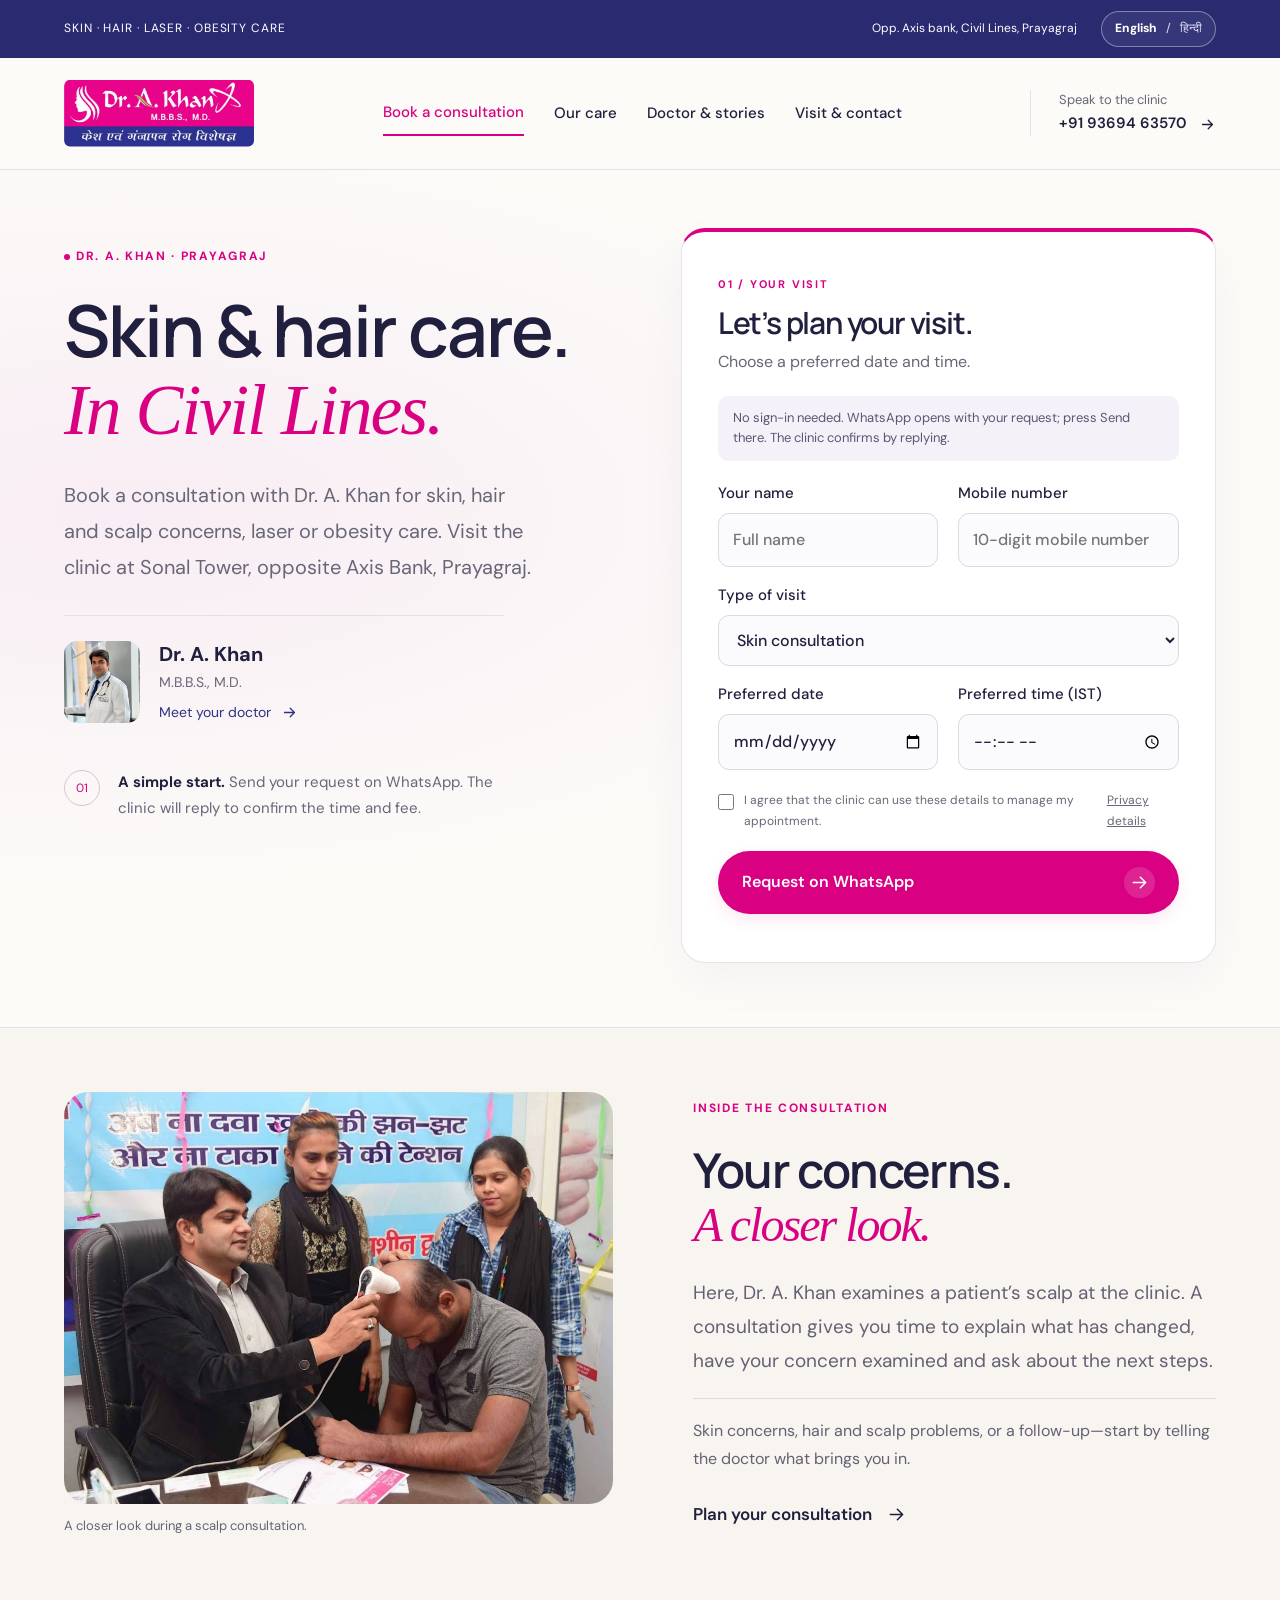
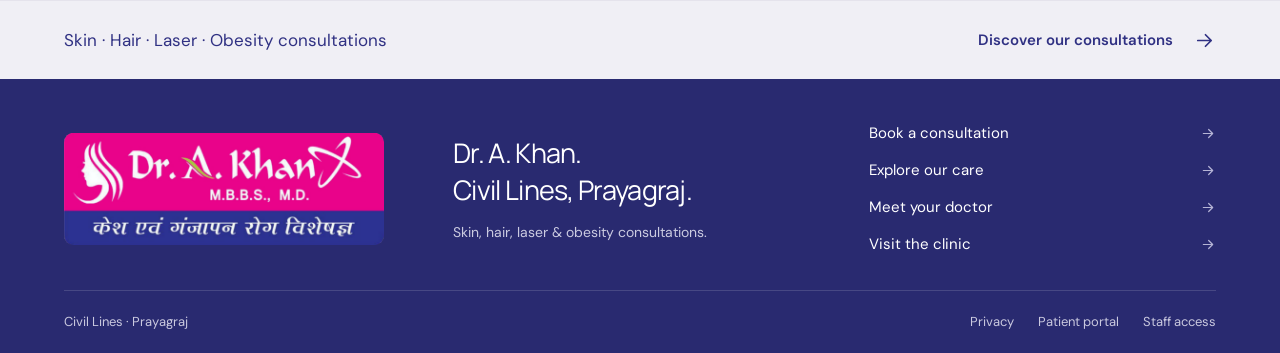
==== index.html @ e3d5ed38 "Refine WhatsApp contact button in English and Hindi" ====
<!doctype html><html lang="en"><head><meta charset="utf-8"><meta name="viewport" content="width=device-width,initial-scale=1"><meta name="theme-color" content="#303183"><meta name="description" content="Dr. A. Khan clinic, Civil Lines, Prayagraj. Skin, hair, laser and obesity consultations."><title>Book a consultation | Dr. A. Khan</title><link rel="stylesheet" href="styles.css?v=20261005-whatsapp10"><link rel="stylesheet" href="redesign.css?v=20261005-whatsapp10"></head><body data-page="index.html"><a class="skip" href="#main">Skip to content</a><div class="topline"><span>SKIN · HAIR · LASER · OBESITY CARE</span><span class="topline-address">Opp. Axis bank, Civil Lines, Prayagraj</span><button id="language-toggle" class="language-toggle" type="button" data-no-translate aria-pressed="false"><span data-language-en lang="en">English</span><span aria-hidden="true">/</span><span data-language-hi lang="hi">हिन्दी</span></button></div><header><a class="brand" href="index.html" aria-label="Dr. A. Khan clinic home"><span class="logo"><img src="clinic-0.jpg" alt="Dr. A. Khan original clinic logo"></span></a><button class="menu-toggle" type="button" aria-expanded="false" aria-controls="main-nav">Menu <span aria-hidden="true">☰</span></button><nav id="main-nav" aria-label="Main navigation"><a href="index.html">Book a consultation</a><a href="care.html">Our care</a><a href="doctor.html">Doctor & stories</a><a href="contact.html">Visit & contact</a></nav><a class="header-call" href="tel:+919369463570"><span>Speak to the clinic</span><b>+91 93694 63570 <svg viewBox="0 0 24 24" fill="none" aria-hidden="true"><path d="M5 12h14m-6-6 6 6-6 6" stroke="currentColor" stroke-width="1.8" stroke-linecap="round" stroke-linejoin="round"/></svg></b></a></header><main id="main"><section class="consultation-hero" id="book"><div class="booking-copy"><p class="eyebrow"><span class="status-dot"></span>DR. A. KHAN · PRAYAGRAJ</p><h1>Skin & hair care.<br><em>In Civil Lines.</em></h1><p class="hero-intro">Book a consultation with Dr. A. Khan for skin, hair and scalp concerns, laser or obesity care. Visit the clinic at Sonal Tower, opposite Axis Bank, Prayagraj.</p><div class="doctor-mini"><img src="doctor-clean.png" alt="Dr. A. Khan in a white coat"><div><b>Dr. A. Khan</b><span>M.B.B.S., M.D.</span><a href="doctor.html">Meet your doctor <svg viewBox="0 0 24 24" fill="none" aria-hidden="true"><path d="M5 12h14m-6-6 6 6-6 6" stroke="currentColor" stroke-width="1.8" stroke-linecap="round" stroke-linejoin="round"/></svg></a></div></div><div class="booking-reassurance"><span>01</span><p><b>A simple start.</b> Send your request on WhatsApp. The clinic will reply to confirm the time and fee.</p></div></div><form id="booking-form" class="panel"><div class="form-heading"><span class="form-step">01 / YOUR VISIT</span><h2>Let’s plan your visit.</h2><p>Choose a preferred date and time.</p></div><div class="form-fields"><p id="booking-mode" class="notice"></p><label>Your name<input name="name" required maxlength="100" autocomplete="name" placeholder="Full name"></label><label>Mobile number<input name="phone" required inputmode="tel" pattern="[0-9+ ()-]{10,16}" maxlength="16" autocomplete="tel" placeholder="10-digit mobile number"></label><label>Type of visit<select name="service"><option>Skin consultation</option><option>Hair & scalp consultation</option><option>Follow-up visit</option><option>Laser consultation</option><option>Obesity consultation</option></select></label><label>Preferred date<input name="preferred_date" type="date" required></label><label>Preferred time (IST)<input name="preferred_time" type="time" required></label></div><label class="check"><input type="checkbox" required> I agree that the clinic can use these details to manage my appointment. <a href="privacy.html">Privacy details</a></label><button class="button" type="submit">Request on WhatsApp <svg viewBox="0 0 24 24" fill="none" aria-hidden="true"><path d="M5 12h14m-6-6 6 6-6 6" stroke="currentColor" stroke-width="1.8" stroke-linecap="round" stroke-linejoin="round"/></svg></button><p id="booking-result" role="status"></p></form></section><section class="consultation-story" aria-labelledby="consultation-story-title"><figure><img src="clinic-selected-09.jpg" alt="Dr. A. Khan examining a patient’s scalp during a consultation" width="1080" height="813" loading="lazy"><figcaption>A closer look during a scalp consultation.</figcaption></figure><div class="consultation-story-copy"><p class="eyebrow">INSIDE THE CONSULTATION</p><h2 id="consultation-story-title">Your concerns.<br><em>A closer look.</em></h2><p>Here, Dr. A. Khan examines a patient’s scalp at the clinic. A consultation gives you time to explain what has changed, have your concern examined and ask about the next steps.</p><p class="consultation-story-note">Skin concerns, hair and scalp problems, or a follow-up—start by telling the doctor what brings you in.</p><a class="textlink" href="#book">Plan your consultation <svg viewBox="0 0 24 24" fill="none" aria-hidden="true"><path d="M5 12h14m-6-6 6 6-6 6" stroke="currentColor" stroke-width="1.8" stroke-linecap="round" stroke-linejoin="round"/></svg></a></div></section><div class="home-bottom"><span>Skin · Hair · Laser · Obesity consultations</span><a href="care.html">Discover our consultations <svg viewBox="0 0 24 24" fill="none" aria-hidden="true"><path d="M5 12h14m-6-6 6 6-6 6" stroke="currentColor" stroke-width="1.8" stroke-linecap="round" stroke-linejoin="round"/></svg></a></div></main><footer><div class="footer-main"><a class="footer-brand" href="index.html" aria-label="Dr. A. Khan clinic home"><img src="clinic-0.jpg" alt="Dr. A. Khan clinic logo" width="440"></a><div class="footer-copy"><p>Dr. A. Khan.<br>Civil Lines, Prayagraj.</p><span>Skin, hair, laser & obesity consultations.</span></div><div class="footer-links"><a href="index.html">Book a consultation <svg viewBox="0 0 24 24" fill="none" aria-hidden="true"><path d="M5 12h14m-6-6 6 6-6 6" stroke="currentColor" stroke-width="1.8" stroke-linecap="round" stroke-linejoin="round"/></svg></a><a href="care.html">Explore our care <svg viewBox="0 0 24 24" fill="none" aria-hidden="true"><path d="M5 12h14m-6-6 6 6-6 6" stroke="currentColor" stroke-width="1.8" stroke-linecap="round" stroke-linejoin="round"/></svg></a><a href="doctor.html">Meet your doctor <svg viewBox="0 0 24 24" fill="none" aria-hidden="true"><path d="M5 12h14m-6-6 6 6-6 6" stroke="currentColor" stroke-width="1.8" stroke-linecap="round" stroke-linejoin="round"/></svg></a><a href="contact.html">Visit the clinic <svg viewBox="0 0 24 24" fill="none" aria-hidden="true"><path d="M5 12h14m-6-6 6 6-6 6" stroke="currentColor" stroke-width="1.8" stroke-linecap="round" stroke-linejoin="round"/></svg></a></div></div><div class="footer-bottom"><span>Civil Lines · Prayagraj</span><div><a href="privacy.html">Privacy</a><a href="portal.html">Patient portal</a><a href="portal.html" id="staff-link">Staff access</a></div></div></footer><script src="config.js"></script><script src="router.js?v=20261005-whatsapp10"></script><script src="app.js?v=20261005-whatsapp10"></script></body></html>
---- styles.css ----
@import url('https://fonts.googleapis.com/css2?family=DM+Sans:wght@400;500;600;700&family=Manrope:wght@400;500;600;700;800&display=swap');
.whatsapp-float{position:fixed;bottom:22px;right:22px;background:#146b44;color:white;border-radius:30px;padding:14px 20px;font-size:12px;box-shadow:0 5px 25px #0002;z-index:5}.whatsapp-inline{display:inline-block;margin-top:18px;color:#146b44;font-weight:600}@media print{.whatsapp-float{display:none}}
.preview-banner{padding:9px 5%;background:#fff0d5;color:#634607;font-size:10px;text-align:center;letter-spacing:.4px}.contact-card button.whatsapp-inline{border:1px solid #a4c2b3;border-radius:5px;background:white;padding:10px 14px;font-size:12px}@media print{.preview-banner{display:none}}
[hidden]{display:none!important}body:not([data-page]) main{visibility:hidden}.menu-toggle{display:none}nav a.current{color:var(--pink)}nav a.current:not(.button){border-bottom:2px solid var(--pink);padding-bottom:6px}nav .button.current{color:white}.page-intro{max-width:1440px;margin:auto;padding:40px 5% 42px;background:linear-gradient(120deg,#fcf1f7,#f6f5fb)}.breadcrumb{display:block;font-size:11px;color:var(--muted);margin-bottom:28px}.page-intro h1{font-size:clamp(38px,4vw,58px)}.page-description{max-width:670px;font-size:16px;line-height:1.8;color:var(--muted);margin:20px 0 0}.image-label small{display:block;color:var(--muted);font-size:11px;margin-top:7px}.hero-image>img{object-position:52% center}.doctor-profile{display:grid;grid-template-columns:.9fr 1.1fr;gap:8%;align-items:center}.doctor-portrait{border-radius:16px;overflow:hidden;background:#eeecf1}.doctor-portrait>img{width:100%;display:block;aspect-ratio:1.1;object-fit:cover;object-position:center}.portrait-caption{padding:23px 28px;background:var(--indigo);color:white}.portrait-caption b{display:block;font-size:23px}.portrait-caption span{display:block;font-size:12px;margin-top:6px;color:#dfdfee}.doctor-copy>p{line-height:1.9;color:var(--muted)}.doctor-tags{display:flex;flex-wrap:wrap;gap:8px;margin:24px 0}.doctor-tags span{padding:8px 12px;border:1px solid var(--line);border-radius:20px;font-size:11px;color:var(--indigo)}.source-note{font-size:10px}.source-note a{text-decoration:underline}.home-doctor{display:flex;align-items:center;gap:45px;border-block:1px solid var(--line);background:#f7f5fb;padding-block:38px}.doctor-thumb{width:195px;flex-shrink:0}.doctor-thumb img{width:100%;height:180px;object-fit:cover;border-radius:12px}.home-doctor p{color:var(--muted);line-height:1.8}.home-doctor .eyebrow{color:var(--pink);margin-bottom:14px}.home-doctor h2{font-size:36px}.testimonials{background:#fffcfa}.review-grid{display:grid;grid-template-columns:repeat(3,1fr);gap:20px}.review-card{padding:28px;border:1px solid var(--line);border-radius:12px;background:white;display:flex;flex-direction:column}.quote-mark{font-family:Georgia,serif;color:var(--pink);font-size:56px;line-height:.8}.review-card blockquote{margin:20px 0 27px;font-size:19px;line-height:1.7;flex:1;color:var(--indigo)}.review-person{display:flex;align-items:center;gap:12px}.avatar{display:grid;place-items:center;width:38px;height:38px;border-radius:50%;background:#fae8f2;color:var(--pink);font-size:11px;font-weight:bold}.review-person b{font-size:12px}.review-person small{display:block;font-size:10px;color:var(--muted);margin-top:5px}.review-card>a{font-size:10px;color:var(--muted);margin-top:22px;text-decoration:underline}.review-foot{display:flex;justify-content:space-between;gap:30px;align-items:center;margin-top:22px}.review-foot p{font-size:11px;line-height:1.8;color:var(--muted);max-width:670px}.condition-grid{display:grid;grid-template-columns:repeat(3,1fr);gap:18px}.condition-grid article{border:1px solid var(--line);padding:26px;border-radius:9px;background:white}.condition-grid article>span{color:var(--pink);font-size:10px;letter-spacing:2px}.condition-grid h3{margin-top:20px;font-size:22px}.condition-grid p{line-height:1.8;color:var(--muted);font-size:13px}.care-callout,.page-cta{display:flex;justify-content:space-between;align-items:center;gap:30px;background:#f8eef4;padding:32px;border-radius:10px;margin-top:30px}.care-callout p,.page-cta p{font-size:13px;line-height:1.8;color:var(--muted)}.page-cta{margin:20px auto 55px;max-width:90%;padding:38px}.page-cta h2{font-size:32px}.footer-links{display:grid;grid-template-columns:1fr 1fr;gap:14px 26px;font-size:11px}body[data-page="appointments.html"] #portal{padding-bottom:40px}body[data-page="appointments.html"] .booking{padding-top:45px}body[data-page="care.html"] #care{padding-bottom:20px}body[data-page="care.html"] .care-details{padding-top:35px}body[data-page="testimonials.html"] #testimonials>.section-heading{display:none}.contact-list{margin-top:22px;display:grid;grid-template-columns:1fr 1fr;gap:14px}.contact-list>div{background:white;border:1px solid var(--line);padding:18px;border-radius:8px}.contact-list b{font-size:12px;display:block;margin-bottom:8px}.contact-list p{font-size:12px;margin:0}.map-link-card{display:block;background:var(--indigo);color:white;margin-top:20px;border-radius:8px;padding:23px}.map-link-card span{display:block;font-size:10px;letter-spacing:1.3px;color:#dcdbec}.map-link-card b{display:block;font-size:20px;margin:12px 0}.map-link-card small{font-size:11px;color:#dcdbec}
@media(min-width:651px) and (max-width:1200px){header{gap:15px}nav{gap:15px;font-size:11px}.brand>span:last-child{display:none}.logo{width:135px}nav .button{padding:12px}}
@media(max-width:650px){header{position:relative;flex-direction:row;align-items:center}.menu-toggle{display:block;border:1px solid var(--line);padding:10px 13px;background:white;border-radius:5px;font-size:12px;color:var(--indigo)}#main-nav{display:none;position:absolute;top:100%;left:0;right:0;padding:20px 6%;background:var(--paper);border-bottom:1px solid var(--line);z-index:20;box-shadow:0 12px 20px #0001}#main-nav.open{display:grid;grid-template-columns:1fr 1fr;gap:20px}#main-nav .button{display:flex;grid-column:1/-1}.brand{gap:7px}.brand>span:last-child{font-size:10px}.brand small{font-size:7px}.logo{width:120px}.logo img{width:167px;left:-21px;top:-52px}.hero-copy{padding-top:36px}.hero-image{height:320px}.hero-image>img{object-position:center center}.page-intro{padding:26px 6% 30px}.page-intro h1{font-size:39px}.page-description{font-size:14px}.breadcrumb{margin-bottom:22px}.doctor-profile,.review-grid,.condition-grid{grid-template-columns:1fr;gap:20px}.doctor-profile{padding-top:30px}.doctor-portrait>img{aspect-ratio:1.2}.home-doctor{gap:22px;align-items:start}.doctor-thumb{width:105px}.doctor-thumb img{height:120px}.home-doctor h2{font-size:27px}.home-doctor .eyebrow{font-size:8px;letter-spacing:1.2px}.home-doctor p{font-size:12px}.review-card blockquote{font-size:19px;margin:17px 0 22px}.review-foot,.care-callout,.page-cta{display:block}.page-cta{padding:27px;margin-bottom:30px}.page-cta .button{margin-top:12px}.contact-list{grid-template-columns:1fr}.footer-links{grid-template-columns:1fr 1fr;width:100%}}
:root{--pink:#d90082;--indigo:#303183;--ink:#232331;--muted:#6d6b76;--paper:#fffdfb;--line:#e8e3e7}*{box-sizing:border-box}html{scroll-behavior:smooth;scroll-padding-top:110px}body{margin:0;background:var(--paper);color:var(--ink);font-family:'DM Sans',sans-serif;font-size:15px}a{color:inherit;text-decoration:none}button,input,select,textarea{font:inherit}button,a,input,select,textarea{outline-offset:5px}button{cursor:pointer}.topline{padding:10px 5%;background:var(--indigo);color:white;font-size:10px;letter-spacing:1.8px;display:flex;justify-content:space-between}header{padding:20px 5%;display:flex;align-items:center;justify-content:space-between;gap:25px;border-bottom:1px solid var(--line);background:var(--paper)}.brand{display:flex;align-items:center;gap:14px;font-size:12px}.brand small{display:block;font-size:8px;letter-spacing:1.5px;margin-top:5px}.logo{width:145px;height:60px;overflow:hidden;display:block;position:relative}.logo img{position:absolute;width:196px;max-width:none;left:-25px;top:-64px}nav{display:flex;gap:24px;align-items:center;font-size:12px}nav a:hover,.textlink:hover{color:var(--pink)}.button{display:inline-flex;align-items:center;justify-content:space-between;gap:24px;background:var(--pink);color:white;border:0;border-radius:6px;padding:17px 23px;font-weight:600;font-size:13px}.button:hover{background:#b60070;color:white}.button.small{padding:13px 17px;font-size:11px}.hero{display:grid;grid-template-columns:1fr 1fr;max-width:1440px;margin:auto;min-height:590px}.hero-copy{padding:72px 10% 44px}.eyebrow{font-size:10px;font-weight:700;letter-spacing:2px;margin:0 0 24px;color:var(--pink)}.eyebrow span{display:inline-block;width:6px;height:6px;border-radius:50%;background:var(--pink);margin-right:6px}h1,h2,h3{font-family:Manrope,sans-serif;font-weight:500;margin:0;letter-spacing:-2px}h1{font-size:clamp(55px,6vw,88px);line-height:1.07}em{font-family:Georgia,serif;font-weight:400;color:var(--pink)}.intro{font-size:17px;line-height:1.8;color:var(--muted);margin:26px 0}.actions{display:flex;align-items:center;gap:25px}.textlink{font-size:12px;font-weight:600}.hero-caption{display:flex;align-items:center;gap:13px;margin-top:42px}.hero-caption p{font-size:12px;margin:0}.hero-caption small{display:block;color:var(--muted);margin-top:5px}.plus{font-size:27px;color:var(--pink);border:1px solid #ecd3e1;padding:4px 10px;border-radius:50%}.hero-image{position:relative;background:#ececee;overflow:hidden;margin:24px 5% 24px 0;border-radius:140px 8px 8px 8px}.hero-image>img{width:100%;height:100%;object-fit:cover;position:absolute}.image-label{position:absolute;bottom:25px;left:25px;background:#fffc;padding:17px 22px;border-radius:5px;backdrop-filter:blur(12px)}.image-label span{display:block;font-size:8px;letter-spacing:1.5px;margin-bottom:8px}.image-label b{font-size:16px;font-weight:500}.roundel{position:absolute;right:22px;top:24px;display:grid;place-content:center;border:1px solid #fff9;background:#ffffffa8;color:var(--indigo);width:91px;height:91px;border-radius:50%;text-align:center;font-size:9px;line-height:1.8;letter-spacing:1px}.ribbon{display:flex;justify-content:space-around;align-items:center;padding:22px 5%;border-block:1px solid var(--line);font-size:12px}.ribbon i{color:var(--pink);font-style:normal}.section{padding:80px 5%;max-width:1440px;margin:auto}h2{font-size:clamp(32px,3.4vw,48px);line-height:1.2}h3{font-size:24px;letter-spacing:-.8px}.section-heading{display:flex;justify-content:space-between;gap:35px;align-items:end;margin-bottom:36px}.section-heading>p{max-width:330px;color:var(--muted);line-height:1.8}.cards{display:grid;grid-template-columns:repeat(3,1fr);gap:18px}.cards article{padding:30px;border:1px solid var(--line);border-radius:10px;background:#f6f5fa}.cards article.pink{background:#fcf0f6}.card-number{font-size:9px;letter-spacing:2px;color:var(--muted)}.line-icon{color:var(--pink);font-size:48px;margin:23px 0}.cards h3{font-size:22px}.cards p{color:var(--muted);line-height:1.8;margin:16px 0 26px}.cards a{font-size:12px;font-weight:700;color:var(--indigo)}.about{display:grid;grid-template-columns:1fr 1fr;gap:9%;align-items:center;padding-top:25px}.about-art{background:var(--indigo);border-radius:10px;padding:38px;color:white;position:relative;overflow:hidden;min-height:355px}.about-art>span{font-size:10px;letter-spacing:2px}.about-art h2{margin-top:28px}.about-art img{width:240px;height:100px;object-fit:cover;object-position:50% 49%;margin-top:25px}.about p,.booking p,.visit p,.privacy p{line-height:1.8;color:var(--muted)}.booking{background:#f9f2f6;max-width:none;display:grid;grid-template-columns:1fr 1fr;gap:10%;padding-inline:max(5%,calc((100vw - 1296px)/2))}.booking>div>p{max-width:400px}.steps{margin:30px 0}.steps b{color:var(--pink);margin-right:16px;font-size:11px}.muted{color:var(--muted);font-size:12px}.panel{padding:30px;border:1px solid var(--line);background:white;border-radius:12px}label{display:block;font-size:12px;font-weight:600;margin:18px 0}input,select,textarea{display:block;width:100%;border:1px solid #d9d5dc;border-radius:5px;padding:12px;margin-top:8px;background:white;color:var(--ink)}textarea{min-height:90px}.check{display:flex;align-items:start;gap:10px;line-height:1.7;font-size:10px;color:var(--muted)}.check input{width:auto;margin:4px 0}.check a{text-decoration:underline}.panel>.button{width:100%}.notice{background:#f7f1fa;padding:12px;color:var(--indigo)!important;border-radius:5px;font-size:12px;line-height:1.6}.portal{border-bottom:1px solid var(--line)}.account-grid{display:grid;grid-template-columns:1fr 1fr;gap:25px}.account-grid form{max-width:550px}.account-grid aside{padding:35px;background:var(--indigo);border-radius:12px;color:white}.account-grid aside p{line-height:1.8;color:#dedeee}.secondary{background:var(--indigo)}.toolbar{display:flex;gap:12px;align-items:center;flex-wrap:wrap;margin:20px 0}.toolbar button{padding:10px 16px;border:1px solid var(--line);background:white;border-radius:6px;color:var(--indigo)}.toolbar button.active{background:var(--indigo);color:white}.dashboard{background:#f8f7fa;padding:25px;border-radius:12px}.stats{display:grid;grid-template-columns:repeat(3,1fr);gap:15px;margin-bottom:20px}.stat{padding:22px;background:white;border:1px solid var(--line);border-radius:8px}.stat b{display:block;font-size:29px;color:var(--indigo)}.stat span{font-size:11px;color:var(--muted)}.table-wrap{overflow-x:auto}table{width:100%;border-collapse:collapse;background:white;font-size:12px;text-align:left}td,th{padding:14px;border-bottom:1px solid var(--line)}th{color:var(--muted);font-size:10px;letter-spacing:1px}td button{margin:3px;padding:7px;border:1px solid var(--line);border-radius:4px;background:white}.badge{padding:5px 8px;background:#f7e5f0;color:#a00062;border-radius:20px;font-size:10px}.empty{padding:25px;color:var(--muted);background:white;border-radius:6px}.record{background:white;border:1px solid var(--line);padding:20px;margin:14px 0;border-radius:8px}.record p{white-space:pre-wrap;line-height:1.7}.visit{display:grid;grid-template-columns:1fr 1fr;gap:8%}.contact-card{padding:40px;background:#f7f0f5;border-radius:10px}.contact-card>span{font-size:9px;letter-spacing:2px;color:var(--pink)}.contact-card h3{font-size:34px;margin:22px 0}.contact-card>a{font-size:14px;text-decoration:underline}.privacy{padding-top:20px;padding-bottom:40px}.privacy p{font-size:12px;max-width:900px}footer{background:var(--indigo);padding:35px 5%;display:flex;align-items:center;justify-content:space-between;color:white;font-size:12px}footer b{font-size:20px}footer p{color:#dbdaec}.skip{position:absolute;top:-100px}.skip:focus{top:0;background:white;padding:15px;z-index:10}[role=status]{font-size:12px;line-height:1.8}a:focus-visible,button:focus-visible{outline:2px solid var(--pink)}@media(max-width:950px){header{align-items:start}nav{gap:12px;flex-wrap:wrap;justify-content:end}.brand>span:last-child{display:none}.hero-copy{padding:60px 8%}.actions{align-items:start;flex-direction:column;gap:20px}.hero{min-height:560px}.cards h3{font-size:18px}}@media(max-width:650px){.topline{font-size:8px}.topline span{letter-spacing:0}header{padding:16px 5%;flex-direction:column;gap:12px}.brand>span:last-child{display:block}nav{justify-content:start;gap:16px;width:100%;font-size:11px}nav .button{display:none}.hero{grid-template-columns:1fr}.hero-copy{padding:44px 6% 30px}h1{font-size:64px}.actions{flex-direction:row;align-items:center}.hero-image{height:360px;margin:0 5% 25px;border-radius:85px 8px 8px 8px}.hero-image>img{object-position:center 35%}.hero-caption{margin-top:25px}.ribbon{gap:14px;flex-wrap:wrap;font-size:10px}.ribbon i:last-of-type{display:none}.section{padding:50px 6%}.section-heading{display:block}.section-heading>p{max-width:100%}.cards,.about,.booking,.visit,.account-grid{grid-template-columns:1fr;gap:22px}.cards article{padding:25px}.line-icon{margin:15px 0}.about-art{min-height:300px}.stats{gap:6px}.stat{padding:12px}.stat b{font-size:23px}.panel,.dashboard{padding:20px}.contact-card{padding:28px}footer{gap:22px;flex-wrap:wrap}html{scroll-padding-top:20px}}@media print{header,.topline,.hero,.ribbon,#care,#about,#book,#visit,#privacy,footer,#account,.toolbar,.section-heading{display:none}body{background:white}.section{padding:0}.dashboard{background:white}.record{break-inside:avoid}button{display:none}}

.footer-brand{display:block;flex-shrink:0;position:relative;width:320px;max-width:100%;aspect-ratio:2.15;overflow:hidden}.footer-brand img{display:block;position:absolute;width:138%;max-width:none;height:auto;left:-17.5%;top:-97%}
---- redesign.css ----
:root{--ink:#20203e;--muted:#676778;--paper:#fcfbf8;--line:#e1e1e9;--pink:#d90082;--indigo:#303183}
body{font-size:18px;background:var(--paper);line-height:1.65;-webkit-font-smoothing:antialiased}h1,h2,h3{font-family:Manrope,sans-serif;font-weight:600;letter-spacing:-2px;color:var(--ink)}h1{font-size:clamp(56px,5.6vw,82px);line-height:1.07}h2{font-size:clamp(32px,3.2vw,46px)}h3{font-size:26px;letter-spacing:-1px}em{font-family:Georgia,serif;letter-spacing:-2px}svg{width:23px;height:23px;flex-shrink:0;vertical-align:middle}
.topline{padding:11px max(5%,calc((100vw - 1320px)/2));font-size:12px;letter-spacing:.9px;background:#292a70;gap:24px}.topline span:last-child{letter-spacing:0}header{max-width:none;padding:22px max(5%,calc((100vw - 1320px)/2));gap:30px;background:var(--paper);min-height:106px}.brand{flex-shrink:0}.logo{width:190px;height:86px}.logo img{width:260px;left:-33px;top:-84px}nav{font-size:15px;gap:30px;white-space:nowrap}nav a{padding:9px 0;font-weight:500}nav a.current:not(.button){padding-bottom:9px;border-bottom:2px solid var(--pink)}.header-call{font-size:13px;line-height:1.6;border-left:1px solid var(--line);padding-left:28px;white-space:nowrap}.header-call span{display:block;color:var(--muted)}.header-call b{font-weight:600;font-size:15px}.header-call svg{width:17px;margin-left:9px}.preview-banner{background:#f2ece4;color:#78664f;font-size:11px;padding:7px 5%;letter-spacing:.25px}
.eyebrow{font-size:12px;letter-spacing:1.7px;margin-bottom:26px;font-weight:700}.status-dot{display:inline-block;width:7px;height:7px;background:var(--pink);border-radius:50%;margin-right:9px}.consultation-hero{position:relative;max-width:1440px;margin:auto;padding:58px 5% 64px;display:grid;grid-template-columns:1fr 1.02fr;gap:8%;align-items:start;background:radial-gradient(ellipse at 10% 40%,#f8edf4 0,transparent 52%)}.booking-copy{padding:19px 0 0}.hero-intro{font-size:20px;line-height:1.8;max-width:475px;color:var(--muted);margin:28px 0 30px}.doctor-mini{display:flex;align-items:center;gap:19px;padding:22px 0;border-top:1px solid var(--line);max-width:440px}.doctor-mini img{width:76px;height:82px;object-fit:cover;border-radius:13px}.doctor-mini b{font-size:20px;display:block}.doctor-mini span{font-size:14px;color:var(--muted);display:block}.doctor-mini a{font-size:14px;display:inline-flex;align-items:center;gap:10px;color:var(--indigo);margin-top:7px}.doctor-mini svg{width:17px}.booking-reassurance{display:flex;gap:18px;margin-top:22px;max-width:440px}.booking-reassurance>span{width:36px;height:36px;display:grid;place-items:center;flex-shrink:0;border:1px solid #d2c7d3;border-radius:50%;font-size:12px;color:var(--pink)}.booking-reassurance p{font-size:15px;line-height:1.7;margin:0;color:var(--muted)}.booking-reassurance b{color:var(--ink)}
.panel{padding:36px;background:#fff;border:1px solid #e6e3eb;border-radius:24px;box-shadow:0 18px 50px #2821490a}#booking-form{position:relative;border-top:4px solid var(--pink)}.form-step{font-size:11px;letter-spacing:1.8px;color:var(--pink);font-weight:700}.form-heading h2{font-size:30px;letter-spacing:-1.2px;margin-top:8px}.form-heading p{font-size:16px;margin:8px 0 20px;color:var(--muted)}.form-fields{display:grid;grid-template-columns:1fr 1fr;gap:16px 20px}.form-fields>label{margin:0}.form-fields>label:nth-of-type(3){grid-column:1/-1}.form-fields .notice{grid-column:1/-1;margin:0 0 4px}label{font-size:15px;margin:18px 0;color:var(--ink);font-weight:500}input,select,textarea{font-size:16px;border:1px solid #d9d9e3;border-radius:11px;background:#fbfbfd;padding:13px 14px;min-height:50px;margin-top:7px;transition:border-color .2s,box-shadow .2s}input:focus,select:focus,textarea:focus{outline:none;border-color:var(--indigo);box-shadow:0 0 0 3px #30318313}.check{font-size:12px;font-weight:400;line-height:1.7;margin:20px 0;gap:10px}.check input{min-height:0;width:16px;height:16px;accent-color:var(--pink);flex-shrink:0}.notice{font-size:13px;line-height:1.6;background:#f4f1f8;color:#5f5574!important;border-radius:10px;padding:12px 15px}.button{border-radius:99px;font-size:16px;font-weight:600;padding:16px 24px;gap:22px;min-height:56px;box-shadow:0 6px 16px #d9008218;transition:background .2s,transform .2s,box-shadow .2s}.button:hover{background:#b0006b;transform:translateY(-2px);box-shadow:0 9px 22px #d9008226}.button:active{transform:translateY(0)}.button:focus-visible{outline:3px solid #8585c4;outline-offset:4px}.button svg{background:#ffffff24;width:31px;height:31px;border-radius:50%;padding:5px}.textlink{display:inline-flex;align-items:center;gap:12px;font-size:16px;font-weight:600}.muted{font-size:14px}.home-bottom{display:flex;align-items:center;justify-content:space-between;gap:25px;background:#f0eff5;border-top:1px solid #e5e3ec;padding:25px max(5%,calc((100vw - 1296px)/2));font-size:17px;color:var(--indigo)}.home-bottom a{display:flex;align-items:center;gap:20px;font-size:15px;font-weight:600}
.page-intro{background:radial-gradient(ellipse at 80% 50%,#f4edf5,transparent 55%);max-width:1440px;padding:45px 5% 54px;margin:auto}.breadcrumb{display:inline-flex;gap:8px;align-items:center;font-size:14px;color:var(--muted);margin-bottom:32px}.breadcrumb svg{width:15px}.page-intro h1{font-size:clamp(48px,5vw,72px)}.page-description{font-size:20px;line-height:1.75;max-width:680px;margin-top:24px}.section{padding:48px 5% 64px;max-width:1440px}.section-heading{margin-bottom:34px}.section-heading>p{font-size:17px;max-width:420px}.section-heading h2{font-size:40px}.section-heading .eyebrow{margin-bottom:14px}.condition-grid{grid-template-columns:repeat(4,1fr);gap:20px}.condition-grid article{background:white;border:1px solid var(--line);border-radius:18px;padding:28px;min-height:240px;transition:transform .2s,border-color .2s}.condition-grid article:hover{transform:translateY(-4px);border-color:#b7a9c2}.condition-grid article>span{font-size:13px;color:var(--pink)}.condition-grid h3{font-size:25px;line-height:1.25;margin-top:23px}.condition-grid p{font-size:16px;line-height:1.75;margin-bottom:0}.condition-grid .textlink{font-size:14px;margin-top:20px}.condition-grid article:nth-child(3n+2){background:#faf4f8}.condition-grid article:nth-child(3n){background:#f5f4fa}.care-callout{border-radius:18px;background:#303183;color:white;padding:34px;margin-top:30px}.care-callout h3{color:white;font-size:25px}.care-callout p{color:#dfdeef;font-size:16px}.care-callout .button{flex-shrink:0;background:white;color:var(--indigo);box-shadow:none}
.doctor-profile{grid-template-columns:.85fr 1.15fr;gap:7%;align-items:center}.doctor-portrait{border-radius:22px;background:#efedf2}.doctor-portrait>img{aspect-ratio:1.18;object-fit:cover}.portrait-caption{padding:25px 30px}.portrait-caption b{font-size:26px}.portrait-caption span{font-size:15px}.doctor-copy h2{font-size:43px}.doctor-copy>p{font-size:18px;line-height:1.8}.doctor-copy .source-note{font-size:12px}.doctor-tags{margin:22px 0 28px;gap:9px}.doctor-tags span{font-size:13px;padding:8px 13px;background:white}.testimonials{max-width:none;background:#f0eff6;padding-inline:max(5%,calc((100vw - 1296px)/2));border-block:1px solid #e4e1ed}.review-grid{gap:22px}.review-card{border:1px solid #dedbe8;padding:32px;border-radius:20px;box-shadow:0 10px 30px #27215404}.quote-mark{font-size:72px;color:var(--pink)}.review-card blockquote{font-family:Manrope,sans-serif;font-weight:500;font-size:24px;line-height:1.55;letter-spacing:-.5px;min-height:116px}.avatar{width:46px;height:46px;font-size:13px}.review-person b{font-size:16px}.review-person small{font-size:12px;line-height:1.5}.review-card>a{font-size:13px;margin-top:26px}.review-foot p{font-size:13px;line-height:1.75;max-width:800px}
.visit{gap:7%;align-items:start}.visit>div>p{font-size:18px}.visit h2{font-size:40px}.contact-card{border:1px solid #e3dde8;border-radius:22px;background:#f8f3f7;padding:34px}.contact-card>span{font-size:12px}.contact-card h3{font-size:35px}.contact-card p{font-size:18px}.contact-card>a{font-size:17px}.contact-list{gap:16px}.contact-list>div{border-radius:14px;padding:24px}.contact-list b{font-size:15px}.contact-list p{font-size:16px}.map-link-card{padding:30px;border-radius:16px}.map-link-card span,.map-link-card small{font-size:13px}.map-link-card b{font-size:24px}.whatsapp-inline{font-size:16px!important;padding:13px 20px!important;border-radius:99px!important}.whatsapp-float{font-size:14px;padding:13px 20px;bottom:20px;right:20px;display:flex;align-items:center;gap:10px;box-shadow:0 6px 25px #103d2926}
footer{display:block;background:#292a70;padding:42px max(5%,calc((100vw - 1296px)/2)) 20px}.footer-main{display:grid;grid-template-columns:320px 1fr 1fr;gap:6%;align-items:center}.footer-brand{width:320px;max-width:100%;aspect-ratio:2.15;position:relative;overflow:hidden;display:block}.footer-brand img{position:absolute;width:138%;max-width:none;height:auto;left:-17.5%;top:-97%}.footer-copy p{font-family:Manrope,sans-serif;font-size:27px;line-height:1.4;letter-spacing:-.7px;margin:0 0 12px;color:white}.footer-copy>span{font-size:14px;color:#cbcbe1}.footer-links{display:grid;grid-template-columns:1fr;gap:12px;font-size:15px;width:auto}.footer-links a{display:flex;justify-content:space-between;align-items:center;gap:16px}.footer-links svg{width:16px;color:#b6b5d6}.footer-bottom{display:flex;justify-content:space-between;border-top:1px solid #ffffff24;margin-top:34px;padding-top:20px;gap:20px;font-size:13px;color:#cac9df}.footer-bottom>div{display:flex;gap:24px}footer a:hover{color:#ff9cd7}.account-grid aside{border-radius:22px;padding:35px}.account-grid aside p{font-size:17px}.toolbar button{border-radius:99px;font-size:15px;padding:11px 18px}.dashboard{border-radius:20px}.stat span,td,th,.badge,.empty{font-size:14px}.record{border-radius:14px}.privacy p{font-size:17px;line-height:1.85}
@media(max-width:1150px){header{gap:24px}.header-call{display:none}nav{gap:24px;font-size:15px}.brand>span:last-child{display:block}.condition-grid{grid-template-columns:repeat(2,1fr)}.footer-main{grid-template-columns:280px 1fr;gap:30px}.footer-links{grid-column:1/-1;grid-template-columns:repeat(4,1fr);gap:20px}.footer-brand{width:280px}.consultation-hero{gap:5%}.panel{padding:28px}}
@media(max-width:760px){header{padding:14px 6%;min-height:86px;position:relative;align-items:center;flex-direction:row}.logo{width:160px;height:68px}.logo img{width:221px;left:-28px;top:-72px}.topline{padding:10px 6%;font-size:10px;letter-spacing:.4px;gap:12px;flex-wrap:wrap}.menu-toggle{display:flex;align-items:center;gap:16px;padding:11px 15px;font-size:14px;border-radius:99px;border:1px solid #dcdce6;background:white;color:var(--indigo)}#main-nav{display:none;position:absolute;top:100%;left:0;right:0;background:var(--paper);padding:20px 6%;z-index:20;box-shadow:0 12px 20px #0001;border-bottom:1px solid var(--line)}#main-nav.open{display:grid;grid-template-columns:1fr;gap:8px}#main-nav a{font-size:17px;padding:12px}.consultation-hero{grid-template-columns:1fr;padding:32px 6% 40px;gap:28px}.booking-copy{padding:0}.booking-copy h1{font-size:54px}.booking-copy h1 br:nth-of-type(1){display:none}.eyebrow{font-size:11px;margin-bottom:20px}.hero-intro{font-size:18px;line-height:1.75;margin:20px 0}.doctor-mini{padding:18px 0 0;max-width:none}.doctor-mini img{width:64px;height:70px}.doctor-mini b{font-size:18px}.booking-reassurance{display:none}.panel{padding:25px;border-radius:20px}.form-heading h2{font-size:28px}.form-fields{gap:16px 12px}.form-fields>label:nth-of-type(1),.form-fields>label:nth-of-type(2){grid-column:1/-1}input,select{font-size:16px;min-width:0;width:100%}.check{font-size:12px}.button{font-size:16px;padding:15px 19px;gap:14px}.home-bottom{display:block;padding:23px 6%;font-size:16px}.home-bottom a{margin-top:12px;font-size:14px}.page-intro{padding:30px 6% 35px}.page-intro h1{font-size:47px}.page-description{font-size:18px}.breadcrumb{font-size:13px;margin-bottom:24px}.section{padding:30px 6% 44px}.section-heading h2{font-size:34px}.condition-grid{grid-template-columns:1fr;gap:15px}.condition-grid article{min-height:0;padding:25px}.condition-grid h3{font-size:25px;margin-top:12px}.condition-grid p{font-size:17px}.care-callout{padding:26px}.care-callout .button{margin-top:12px}.doctor-profile,.visit{grid-template-columns:1fr;gap:28px}.doctor-copy h2{font-size:34px}.doctor-copy>p{font-size:17px}.doctor-portrait>img{aspect-ratio:1.35}.portrait-caption span{font-size:14px}.review-grid{grid-template-columns:1fr}.review-card{padding:28px}.review-card blockquote{font-size:24px;min-height:0;margin:18px 0 25px}.review-foot p{font-size:13px}.contact-list{grid-template-columns:1fr}.contact-card{padding:28px}.footer-main{grid-template-columns:1fr;gap:22px}.footer-brand{width:300px}.footer-copy{display:none}.footer-links{grid-column:auto;grid-template-columns:1fr 1fr;font-size:14px;gap:16px 24px}.footer-bottom{flex-direction:column;font-size:12px;margin-top:25px;padding-bottom:55px}.footer-bottom>div{gap:18px;flex-wrap:wrap}.whatsapp-float{font-size:13px;right:16px;bottom:16px}.preview-banner{font-size:10px;line-height:1.5}.account-grid{grid-template-columns:1fr}.stats{grid-template-columns:1fr}.account-grid aside p{font-size:16px}}
body[data-page="index.html"] .whatsapp-float{display:none}
.consultation-hero{grid-template-columns:minmax(0,1fr) minmax(0,1.02fr)}.booking-copy,.panel,.form-fields>label{min-width:0}.form-fields{grid-template-columns:minmax(0,1fr) minmax(0,1fr)}
@media(max-width:760px){.consultation-hero{grid-template-columns:minmax(0,1fr)}.footer-links{grid-template-columns:minmax(0,1fr) minmax(0,1fr)}.doctor-profile,.visit{grid-template-columns:minmax(0,1fr)}}
.google-rating{display:flex;gap:15px;align-items:center;padding:17px 21px;background:white;border:1px solid #dfdce7;border-radius:16px;flex-shrink:0}.google-mark{font-size:32px;color:#4285f4;font-weight:700}.google-rating b{font-size:23px}.google-rating b span{font-size:15px;color:#d49a23;letter-spacing:2px;margin-left:10px}.google-rating small{display:block;font-size:12px;color:var(--muted)}.review-stars{font-size:17px;letter-spacing:3px;color:#b37d13}.review-card>a{display:flex;align-items:center;gap:12px;text-decoration:none;color:var(--indigo);font-weight:500}.review-card>a svg{width:17px}.review-foot{align-items:center}.review-foot .textlink{white-space:nowrap;font-size:14px}
@media(max-width:760px){.booking-copy h1{font-size:48px}.booking-copy h1 br:nth-of-type(1){display:initial}.google-rating{margin-top:22px;max-width:360px}.review-foot .textlink{margin-top:15px}.hero-intro{max-width:500px}}
@media(prefers-reduced-motion:reduce){html{scroll-behavior:auto}*{transition:none!important}}@media print{.home-bottom,.preview-banner,.whatsapp-float,.booking-copy{display:none}}

/* Owner-selected Google Maps photographs. */
.doctor-portrait>img,.doctor-mini img{object-position:50% 35%}.clinic-contact-column{min-width:0}.clinic-photo{margin:0 0 24px}.clinic-photo img{display:block;width:100%;height:auto;border-radius:22px;aspect-ratio:4/3;object-fit:cover}.clinic-photo figcaption{font-size:13px;line-height:1.6;color:#656578;margin-top:10px}.clinic-photo figcaption a{color:inherit;text-underline-offset:3px}

.contact-list .clinic-hours{grid-column:1/-1;background:linear-gradient(120deg,#303183,#242461);color:white;border:0;padding:28px;border-radius:20px}.hours-title{display:flex;align-items:center;gap:12px}.hours-title svg{width:25px;height:25px;color:#ffb8df}.contact-list .hours-title b{font-size:21px;color:white}.hours-row{display:flex;justify-content:space-between;gap:16px;align-items:center;padding:22px 0 17px;margin-top:5px;border-bottom:1px solid #ffffff30}.hours-row span{font-size:17px}.hours-row strong{font-size:24px;font-weight:600;white-space:nowrap}.contact-list .clinic-hours p{font-size:13px;color:#ddddef;margin:14px 0}.contact-list .clinic-hours .hours-call{display:inline-flex;gap:20px;align-items:center;font-size:14px;color:white;border-bottom:1px solid #f0a3d0;padding:6px 0;text-decoration:none}@media(max-width:760px){.contact-list .clinic-hours{padding:24px}.hours-row{align-items:flex-start;flex-direction:column;gap:9px}.hours-row strong{font-size:25px}}

.consultation-story{display:grid;grid-template-columns:minmax(0,1.05fr) minmax(0,1fr);gap:7%;align-items:center;padding:64px 5%;border-top:1px solid var(--line);background:#f8f4f0}.consultation-story figure{margin:0;min-width:0}.consultation-story img{display:block;width:100%;height:auto;aspect-ratio:4/3;object-fit:cover;border-radius:24px}.consultation-story figcaption{font-size:13px;line-height:1.6;color:#666477;margin-top:12px}.consultation-story h2{font-size:48px;line-height:1.1;letter-spacing:-1.6px;margin:0 0 24px}.consultation-story h2 em{font-family:Georgia,serif;font-weight:400;color:var(--pink)}.consultation-story-copy>p:not(.eyebrow){font-size:19px;line-height:1.8;color:#656173}.consultation-story-copy .consultation-story-note{font-size:16px!important;padding-top:18px;border-top:1px solid #ded8e3}.consultation-story .textlink{display:inline-flex;align-items:center;gap:14px;margin-top:10px;font-size:17px}.consultation-story .textlink svg{width:21px;height:21px}@media(max-width:760px){.consultation-story{grid-template-columns:minmax(0,1fr);padding:36px 6%;gap:28px}.consultation-story h2{font-size:36px}.consultation-story-copy>p:not(.eyebrow){font-size:17px}.consultation-story img{border-radius:18px}}

.testimonials{padding-top:68px;padding-bottom:60px;background:#f6f3f7}.testimonials h2 em{font-family:Georgia,serif;font-weight:400;color:var(--pink)}.reviews-intro{font-size:17px;color:#696478;margin:18px 0 0}.review-grid{align-items:stretch;grid-template-columns:repeat(3,minmax(0,1fr));gap:22px}.review-card{position:relative;display:flex;flex-direction:column;padding:30px;border-radius:24px;background:#fff;border:1px solid #e5dfe8;box-shadow:0 12px 30px #28235409;overflow:hidden}.review-card-top{display:flex;justify-content:space-between;align-items:center}.review-source-mark{width:34px;height:34px;display:grid;place-items:center;border-radius:50%;background:#fff;color:#4285f4;font-size:21px;font-weight:700}.review-topic{font-size:10px;letter-spacing:1.8px;font-weight:700;margin:27px 0 0;color:#7d6576}.review-quotation{font-family:Georgia,serif;font-size:76px;line-height:.9;color:#d60083;display:block;margin-top:24px;height:48px}.review-card blockquote{font-family:Georgia,serif;font-size:30px;font-weight:400;line-height:1.3;letter-spacing:-.6px;min-height:160px;margin:10px 0 28px}.review-person{margin-top:auto;padding-top:23px;border-top:1px solid #ddd5e2}.review-card>a{margin-top:22px;font-size:12px}.review-card:nth-child(2){background:#303183;color:white;border-color:#303183}.review-card:nth-child(2) blockquote,.review-card:nth-child(2) .review-person b,.review-card:nth-child(2)>a{color:white}.review-card:nth-child(2) .review-topic,.review-card:nth-child(2) .review-person small{color:#dcd9f0}.review-card:nth-child(2) .review-quotation,.review-card:nth-child(2) .review-stars{color:#ffb6de}.review-card:nth-child(2) .review-person{border-color:#ffffff35}.review-card:nth-child(2) .avatar{background:#ffffff1c;color:white}.review-card:nth-child(3){background:#fce8f2;border-color:#f4d6e6}.review-person .avatar{flex-shrink:0}.review-card>a svg{flex-shrink:0}@media(max-width:760px){.testimonials{padding-top:40px;padding-bottom:40px}.review-grid{grid-template-columns:minmax(0,1fr);gap:18px}.review-card{padding:27px}.review-card blockquote{font-size:29px;min-height:0;margin-bottom:28px}.review-topic{margin-top:20px}.review-quotation{margin-top:20px}.reviews-intro{font-size:16px}}

/* Clip to the original printed logo, excluding its white backing corners. */
.logo,.footer-brand{aspect-ratio:2.848;height:auto;overflow:hidden;border-radius:0;background:transparent}.logo{width:190px}.logo img,.footer-brand img{position:absolute;display:block;width:152.672%;max-width:none;height:auto;left:-24.427%;top:-165.217%;clip-path:inset(38% 18.5% 39% 16% round 2%)}@media(max-width:760px){.logo{width:160px;height:auto}}

.topline{display:flex;align-items:center;flex-wrap:wrap;gap:12px 24px}.topline-address{margin-left:auto;letter-spacing:0}.language-toggle{display:inline-flex;align-items:center;gap:9px;border:1px solid #ffffff60;border-radius:99px;background:#ffffff10;color:#e3e0f4;padding:7px 13px;font:inherit;font-size:12px;letter-spacing:0;cursor:pointer;white-space:nowrap}.language-toggle .selected{color:white;font-weight:800}.language-toggle:hover{background:#ffffff22}.language-toggle:focus-visible{outline:2px solid #ffb8df;outline-offset:3px}html[lang=hi] body{font-family:"Nirmala UI","Noto Sans Devanagari",Mangal,Arial,sans-serif}html[lang=hi] h1,html[lang=hi] h2,html[lang=hi] h3,html[lang=hi] em,html[lang=hi] .review-card blockquote{font-family:inherit;letter-spacing:0;font-style:normal;line-height:1.45}html[lang=hi] .booking-copy h1{font-size:52px}html[lang=hi] .page-intro h1{font-size:54px}html[lang=hi] .eyebrow,html[lang=hi] .review-topic{letter-spacing:.25px}html[lang=hi] nav{gap:20px;white-space:normal}html[lang=hi] .header-call{display:none}html[lang=hi] .review-card blockquote{font-size:25px}html[lang=hi] .hours-row{flex-wrap:wrap}html[lang=hi] .hours-row strong{font-size:22px}html[lang=hi] .review-foot{flex-wrap:wrap;gap:12px}@media(max-width:760px){.topline{gap:8px;position:relative;padding-right:126px;min-height:67px}.topline-address{margin-left:0}.language-toggle{position:absolute;right:5%;top:50%;transform:translateY(-50%);font-size:12px;padding:7px 10px}html[lang=hi] .booking-copy h1{font-size:38px}html[lang=hi] .page-intro h1{font-size:39px}html[lang=hi] h2{font-size:31px}html[lang=hi] .form-heading h2{font-size:25px}html[lang=hi] .button{white-space:normal}html[lang=hi] .contact-card>a{overflow-wrap:anywhere}}

/* WhatsApp contact button */
.whatsapp-float{display:flex;align-items:center;gap:12px;right:24px;bottom:24px;padding:11px 17px 11px 11px;border:1px solid #ffffff35;border-radius:22px;background:#125b45;color:#fff;text-decoration:none;box-shadow:0 8px 28px #123d4030;transition:transform .2s ease,background .2s ease,box-shadow .2s ease}.whatsapp-icon-wrap{display:grid;place-items:center;width:43px;height:43px;border-radius:15px;background:#ffffff13;flex-shrink:0}.whatsapp-icon{width:28px;height:28px;flex-shrink:0}.whatsapp-label{display:flex;flex-direction:column;gap:3px;text-align:left}.whatsapp-label strong{font-size:15px;line-height:1.3;font-weight:650}.whatsapp-label small{font-size:11px;line-height:1.25;color:#c9e9da;letter-spacing:.15px}.whatsapp-arrow{width:18px;height:18px;margin-left:5px;color:#b7decf;flex-shrink:0}.whatsapp-float:hover{background:#0b4835;color:#fff;transform:translateY(-3px);box-shadow:0 12px 30px #123d4040}.whatsapp-float:focus-visible{outline:3px solid #80d6ac;outline-offset:4px}.contact-card .whatsapp-inline{display:inline-flex;align-items:center;justify-content:center;gap:12px;padding:13px 20px!important;background:#125b45;color:white;text-decoration:none;border:1px solid #125b45;border-radius:15px!important;font-weight:600;transition:background .2s ease}.contact-card .whatsapp-inline:hover{background:#0b4835}.whatsapp-inline .whatsapp-icon{width:24px;height:24px}@media(max-width:760px){.whatsapp-float{right:16px;bottom:16px;padding:9px 13px 9px 9px;gap:10px;border-radius:19px}.whatsapp-icon-wrap{width:37px;height:37px;border-radius:12px}.whatsapp-icon{width:25px;height:25px}.whatsapp-label strong{font-size:14px}.whatsapp-label small{font-size:10px}.whatsapp-arrow{width:16px;margin-left:1px}}
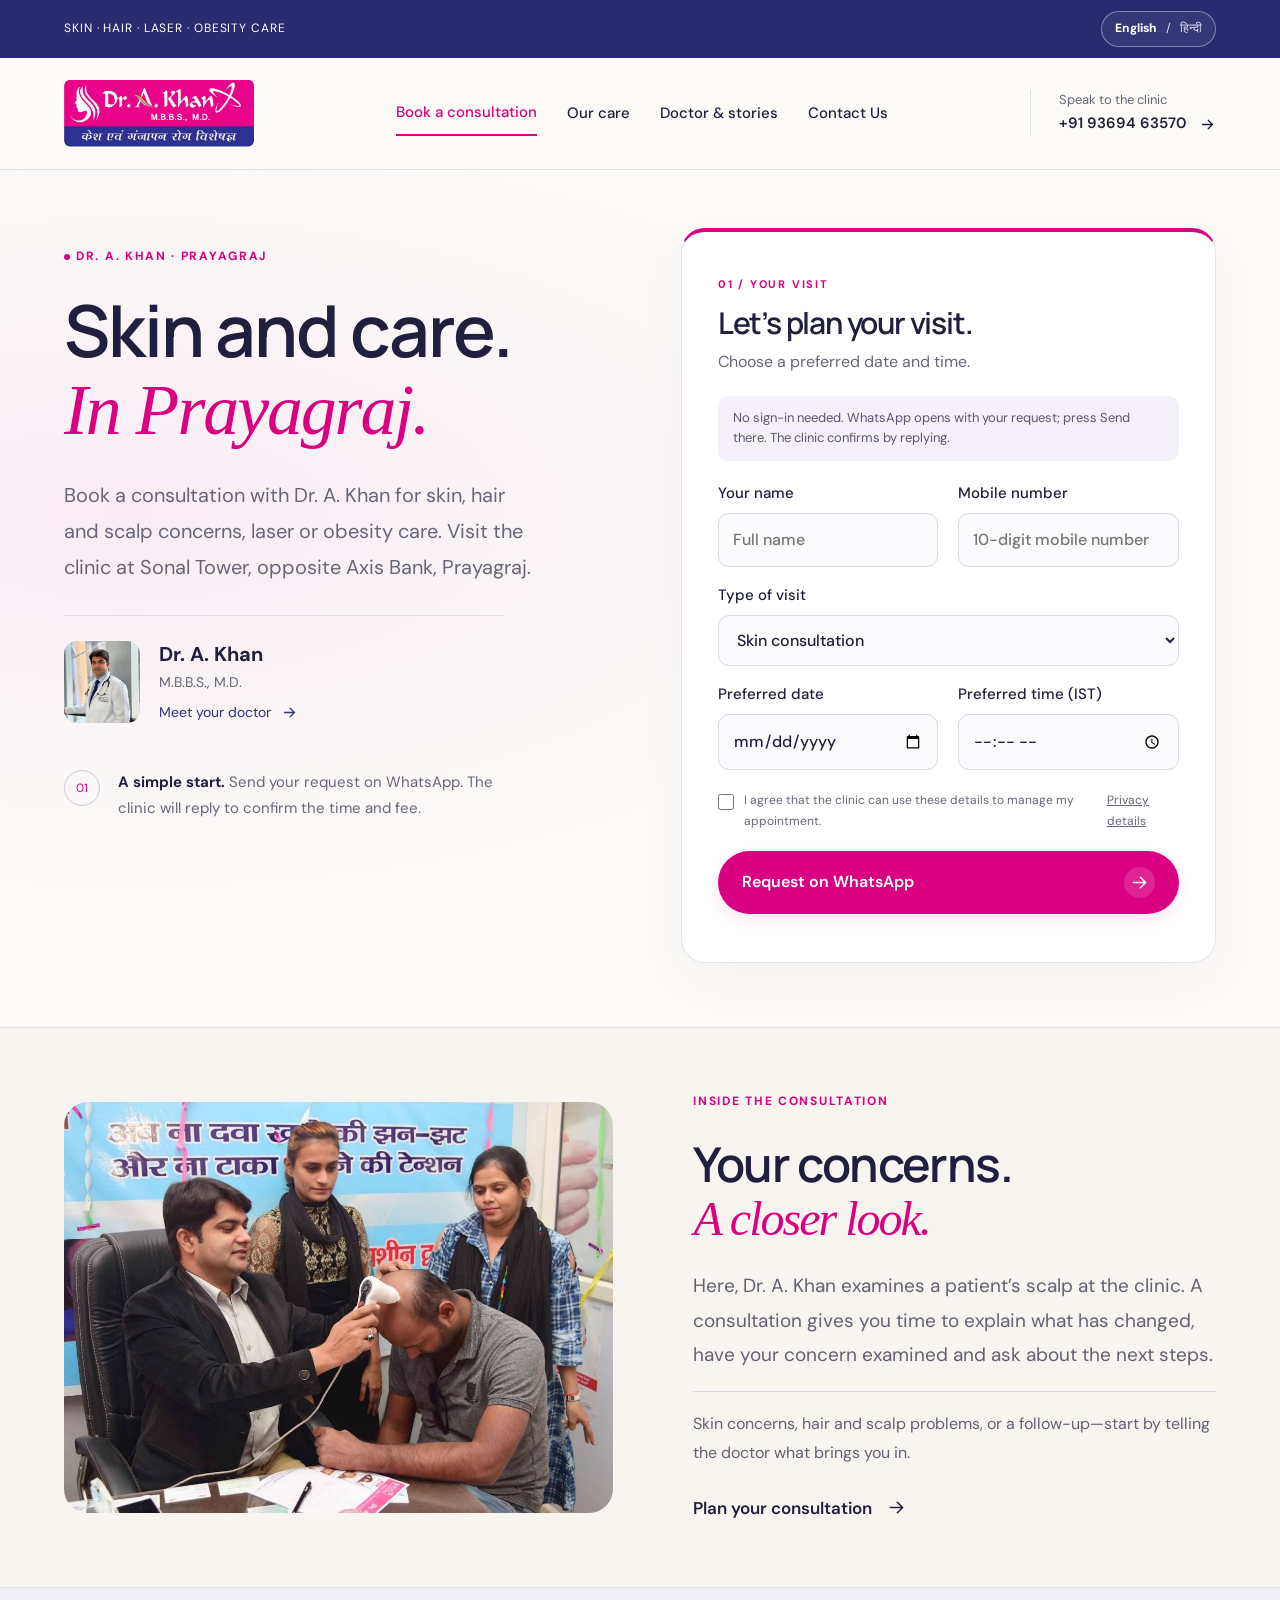
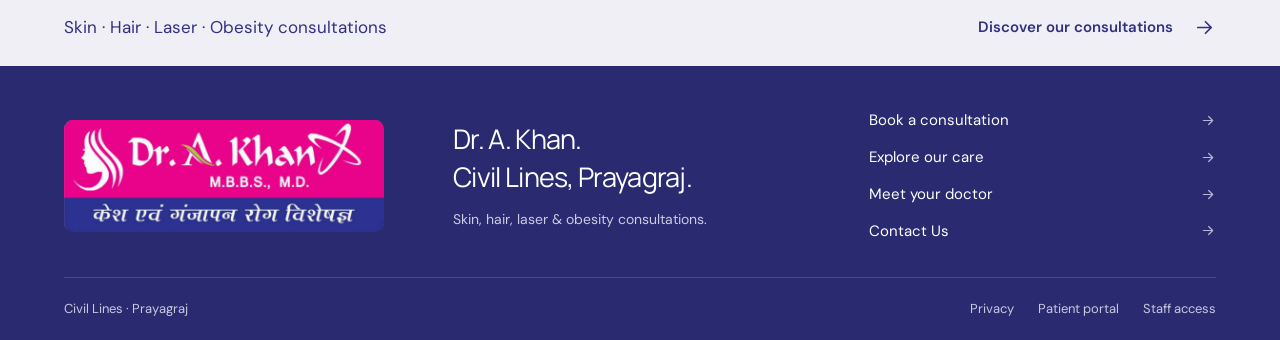
==== commit f2528f23: "Polish contact page, add reviewer photos and update homepage headline" ====
--- a/index.html
+++ b/index.html
@@ -1 +1 @@
-<!doctype html><html lang="en"><head><meta charset="utf-8"><meta name="viewport" content="width=device-width,initial-scale=1"><meta name="theme-color" content="#303183"><meta name="description" content="Dr. A. Khan clinic, Civil Lines, Prayagraj. Skin, hair, laser and obesity consultations."><title>Book a consultation | Dr. A. Khan</title><link rel="stylesheet" href="styles.css?v=20261005-whatsapp10"><link rel="stylesheet" href="redesign.css?v=20261005-whatsapp10"></head><body data-page="index.html"><a class="skip" href="#main">Skip to content</a><div class="topline"><span>SKIN · HAIR · LASER · OBESITY CARE</span><span class="topline-address">Opp. Axis bank, Civil Lines, Prayagraj</span><button id="language-toggle" class="language-toggle" type="button" data-no-translate aria-pressed="false"><span data-language-en lang="en">English</span><span aria-hidden="true">/</span><span data-language-hi lang="hi">हिन्दी</span></button></div><header><a class="brand" href="index.html" aria-label="Dr. A. Khan clinic home"><span class="logo"><img src="clinic-0.jpg" alt="Dr. A. Khan original clinic logo"></span></a><button class="menu-toggle" type="button" aria-expanded="false" aria-controls="main-nav">Menu <span aria-hidden="true">☰</span></button><nav id="main-nav" aria-label="Main navigation"><a href="index.html">Book a consultation</a><a href="care.html">Our care</a><a href="doctor.html">Doctor & stories</a><a href="contact.html">Visit & contact</a></nav><a class="header-call" href="tel:+919369463570"><span>Speak to the clinic</span><b>+91 93694 63570 <svg viewBox="0 0 24 24" fill="none" aria-hidden="true"><path d="M5 12h14m-6-6 6 6-6 6" stroke="currentColor" stroke-width="1.8" stroke-linecap="round" stroke-linejoin="round"/></svg></b></a></header><main id="main"><section class="consultation-hero" id="book"><div class="booking-copy"><p class="eyebrow"><span class="status-dot"></span>DR. A. KHAN · PRAYAGRAJ</p><h1>Skin & hair care.<br><em>In Civil Lines.</em></h1><p class="hero-intro">Book a consultation with Dr. A. Khan for skin, hair and scalp concerns, laser or obesity care. Visit the clinic at Sonal Tower, opposite Axis Bank, Prayagraj.</p><div class="doctor-mini"><img src="doctor-clean.png" alt="Dr. A. Khan in a white coat"><div><b>Dr. A. Khan</b><span>M.B.B.S., M.D.</span><a href="doctor.html">Meet your doctor <svg viewBox="0 0 24 24" fill="none" aria-hidden="true"><path d="M5 12h14m-6-6 6 6-6 6" stroke="currentColor" stroke-width="1.8" stroke-linecap="round" stroke-linejoin="round"/></svg></a></div></div><div class="booking-reassurance"><span>01</span><p><b>A simple start.</b> Send your request on WhatsApp. The clinic will reply to confirm the time and fee.</p></div></div><form id="booking-form" class="panel"><div class="form-heading"><span class="form-step">01 / YOUR VISIT</span><h2>Let’s plan your visit.</h2><p>Choose a preferred date and time.</p></div><div class="form-fields"><p id="booking-mode" class="notice"></p><label>Your name<input name="name" required maxlength="100" autocomplete="name" placeholder="Full name"></label><label>Mobile number<input name="phone" required inputmode="tel" pattern="[0-9+ ()-]{10,16}" maxlength="16" autocomplete="tel" placeholder="10-digit mobile number"></label><label>Type of visit<select name="service"><option>Skin consultation</option><option>Hair & scalp consultation</option><option>Follow-up visit</option><option>Laser consultation</option><option>Obesity consultation</option></select></label><label>Preferred date<input name="preferred_date" type="date" required></label><label>Preferred time (IST)<input name="preferred_time" type="time" required></label></div><label class="check"><input type="checkbox" required> I agree that the clinic can use these details to manage my appointment. <a href="privacy.html">Privacy details</a></label><button class="button" type="submit">Request on WhatsApp <svg viewBox="0 0 24 24" fill="none" aria-hidden="true"><path d="M5 12h14m-6-6 6 6-6 6" stroke="currentColor" stroke-width="1.8" stroke-linecap="round" stroke-linejoin="round"/></svg></button><p id="booking-result" role="status"></p></form></section><section class="consultation-story" aria-labelledby="consultation-story-title"><figure><img src="clinic-selected-09.jpg" alt="Dr. A. Khan examining a patient’s scalp during a consultation" width="1080" height="813" loading="lazy"><figcaption>A closer look during a scalp consultation.</figcaption></figure><div class="consultation-story-copy"><p class="eyebrow">INSIDE THE CONSULTATION</p><h2 id="consultation-story-title">Your concerns.<br><em>A closer look.</em></h2><p>Here, Dr. A. Khan examines a patient’s scalp at the clinic. A consultation gives you time to explain what has changed, have your concern examined and ask about the next steps.</p><p class="consultation-story-note">Skin concerns, hair and scalp problems, or a follow-up—start by telling the doctor what brings you in.</p><a class="textlink" href="#book">Plan your consultation <svg viewBox="0 0 24 24" fill="none" aria-hidden="true"><path d="M5 12h14m-6-6 6 6-6 6" stroke="currentColor" stroke-width="1.8" stroke-linecap="round" stroke-linejoin="round"/></svg></a></div></section><div class="home-bottom"><span>Skin · Hair · Laser · Obesity consultations</span><a href="care.html">Discover our consultations <svg viewBox="0 0 24 24" fill="none" aria-hidden="true"><path d="M5 12h14m-6-6 6 6-6 6" stroke="currentColor" stroke-width="1.8" stroke-linecap="round" stroke-linejoin="round"/></svg></a></div></main><footer><div class="footer-main"><a class="footer-brand" href="index.html" aria-label="Dr. A. Khan clinic home"><img src="clinic-0.jpg" alt="Dr. A. Khan clinic logo" width="440"></a><div class="footer-copy"><p>Dr. A. Khan.<br>Civil Lines, Prayagraj.</p><span>Skin, hair, laser & obesity consultations.</span></div><div class="footer-links"><a href="index.html">Book a consultation <svg viewBox="0 0 24 24" fill="none" aria-hidden="true"><path d="M5 12h14m-6-6 6 6-6 6" stroke="currentColor" stroke-width="1.8" stroke-linecap="round" stroke-linejoin="round"/></svg></a><a href="care.html">Explore our care <svg viewBox="0 0 24 24" fill="none" aria-hidden="true"><path d="M5 12h14m-6-6 6 6-6 6" stroke="currentColor" stroke-width="1.8" stroke-linecap="round" stroke-linejoin="round"/></svg></a><a href="doctor.html">Meet your doctor <svg viewBox="0 0 24 24" fill="none" aria-hidden="true"><path d="M5 12h14m-6-6 6 6-6 6" stroke="currentColor" stroke-width="1.8" stroke-linecap="round" stroke-linejoin="round"/></svg></a><a href="contact.html">Visit the clinic <svg viewBox="0 0 24 24" fill="none" aria-hidden="true"><path d="M5 12h14m-6-6 6 6-6 6" stroke="currentColor" stroke-width="1.8" stroke-linecap="round" stroke-linejoin="round"/></svg></a></div></div><div class="footer-bottom"><span>Civil Lines · Prayagraj</span><div><a href="privacy.html">Privacy</a><a href="portal.html">Patient portal</a><a href="portal.html" id="staff-link">Staff access</a></div></div></footer><script src="config.js"></script><script src="router.js?v=20261005-whatsapp10"></script><script src="app.js?v=20261005-whatsapp10"></script></body></html>+<!doctype html><html lang="en"><head><meta charset="utf-8"><meta name="viewport" content="width=device-width,initial-scale=1"><meta name="theme-color" content="#303183"><meta name="description" content="Dr. A. Khan clinic, Civil Lines, Prayagraj. Skin, hair, laser and obesity consultations."><title>Book a consultation | Dr. A. Khan</title><link rel="stylesheet" href="styles.css?v=20261008-contact11"><link rel="stylesheet" href="redesign.css?v=20261008-contact11"></head><body data-page="index.html"><a class="skip" href="#main">Skip to content</a><div class="topline"><span>SKIN · HAIR · LASER · OBESITY CARE</span><button id="language-toggle" class="language-toggle" type="button" data-no-translate aria-pressed="false"><span data-language-en lang="en">English</span><span aria-hidden="true">/</span><span data-language-hi lang="hi">हिन्दी</span></button></div><header><a class="brand" href="index.html" aria-label="Dr. A. Khan clinic home"><span class="logo"><img src="clinic-0.jpg" alt="Dr. A. Khan original clinic logo"></span></a><button class="menu-toggle" type="button" aria-expanded="false" aria-controls="main-nav">Menu <span aria-hidden="true">☰</span></button><nav id="main-nav" aria-label="Main navigation"><a href="index.html">Book a consultation</a><a href="care.html">Our care</a><a href="doctor.html">Doctor & stories</a><a href="contact.html">Contact Us</a></nav><a class="header-call" href="tel:+919369463570"><span>Speak to the clinic</span><b>+91 93694 63570 <svg viewBox="0 0 24 24" fill="none" aria-hidden="true"><path d="M5 12h14m-6-6 6 6-6 6" stroke="currentColor" stroke-width="1.8" stroke-linecap="round" stroke-linejoin="round"/></svg></b></a></header><main id="main"><section class="consultation-hero" id="book"><div class="booking-copy"><p class="eyebrow"><span class="status-dot"></span>DR. A. KHAN · PRAYAGRAJ</p><h1>Skin and care.<br><em>In Prayagraj.</em></h1><p class="hero-intro">Book a consultation with Dr. A. Khan for skin, hair and scalp concerns, laser or obesity care. Visit the clinic at Sonal Tower, opposite Axis Bank, Prayagraj.</p><div class="doctor-mini"><img src="doctor-clean.png" alt="Dr. A. Khan in a white coat"><div><b>Dr. A. Khan</b><span>M.B.B.S., M.D.</span><a href="doctor.html">Meet your doctor <svg viewBox="0 0 24 24" fill="none" aria-hidden="true"><path d="M5 12h14m-6-6 6 6-6 6" stroke="currentColor" stroke-width="1.8" stroke-linecap="round" stroke-linejoin="round"/></svg></a></div></div><div class="booking-reassurance"><span>01</span><p><b>A simple start.</b> Send your request on WhatsApp. The clinic will reply to confirm the time and fee.</p></div></div><form id="booking-form" class="panel"><div class="form-heading"><span class="form-step">01 / YOUR VISIT</span><h2>Let’s plan your visit.</h2><p>Choose a preferred date and time.</p></div><div class="form-fields"><p id="booking-mode" class="notice"></p><label>Your name<input name="name" required maxlength="100" autocomplete="name" placeholder="Full name"></label><label>Mobile number<input name="phone" required inputmode="tel" pattern="[0-9+ ()-]{10,16}" maxlength="16" autocomplete="tel" placeholder="10-digit mobile number"></label><label>Type of visit<select name="service"><option>Skin consultation</option><option>Hair & scalp consultation</option><option>Follow-up visit</option><option>Laser consultation</option><option>Obesity consultation</option></select></label><label>Preferred date<input name="preferred_date" type="date" required></label><label>Preferred time (IST)<input name="preferred_time" type="time" required></label></div><label class="check"><input type="checkbox" required> I agree that the clinic can use these details to manage my appointment. <a href="privacy.html">Privacy details</a></label><button class="button" type="submit">Request on WhatsApp <svg viewBox="0 0 24 24" fill="none" aria-hidden="true"><path d="M5 12h14m-6-6 6 6-6 6" stroke="currentColor" stroke-width="1.8" stroke-linecap="round" stroke-linejoin="round"/></svg></button><p id="booking-result" role="status"></p></form></section><section class="consultation-story" aria-labelledby="consultation-story-title"><figure><img src="clinic-selected-09.jpg" alt="Dr. A. Khan examining a patient’s scalp during a consultation" width="1080" height="813" loading="lazy"></figure><div class="consultation-story-copy"><p class="eyebrow">INSIDE THE CONSULTATION</p><h2 id="consultation-story-title">Your concerns.<br><em>A closer look.</em></h2><p>Here, Dr. A. Khan examines a patient’s scalp at the clinic. A consultation gives you time to explain what has changed, have your concern examined and ask about the next steps.</p><p class="consultation-story-note">Skin concerns, hair and scalp problems, or a follow-up—start by telling the doctor what brings you in.</p><a class="textlink" href="#book">Plan your consultation <svg viewBox="0 0 24 24" fill="none" aria-hidden="true"><path d="M5 12h14m-6-6 6 6-6 6" stroke="currentColor" stroke-width="1.8" stroke-linecap="round" stroke-linejoin="round"/></svg></a></div></section><div class="home-bottom"><span>Skin · Hair · Laser · Obesity consultations</span><a href="care.html">Discover our consultations <svg viewBox="0 0 24 24" fill="none" aria-hidden="true"><path d="M5 12h14m-6-6 6 6-6 6" stroke="currentColor" stroke-width="1.8" stroke-linecap="round" stroke-linejoin="round"/></svg></a></div></main><footer><div class="footer-main"><a class="footer-brand" href="index.html" aria-label="Dr. A. Khan clinic home"><img src="clinic-0.jpg" alt="Dr. A. Khan clinic logo" width="440"></a><div class="footer-copy"><p>Dr. A. Khan.<br>Civil Lines, Prayagraj.</p><span>Skin, hair, laser & obesity consultations.</span></div><div class="footer-links"><a href="index.html">Book a consultation <svg viewBox="0 0 24 24" fill="none" aria-hidden="true"><path d="M5 12h14m-6-6 6 6-6 6" stroke="currentColor" stroke-width="1.8" stroke-linecap="round" stroke-linejoin="round"/></svg></a><a href="care.html">Explore our care <svg viewBox="0 0 24 24" fill="none" aria-hidden="true"><path d="M5 12h14m-6-6 6 6-6 6" stroke="currentColor" stroke-width="1.8" stroke-linecap="round" stroke-linejoin="round"/></svg></a><a href="doctor.html">Meet your doctor <svg viewBox="0 0 24 24" fill="none" aria-hidden="true"><path d="M5 12h14m-6-6 6 6-6 6" stroke="currentColor" stroke-width="1.8" stroke-linecap="round" stroke-linejoin="round"/></svg></a><a href="contact.html">Contact Us <svg viewBox="0 0 24 24" fill="none" aria-hidden="true"><path d="M5 12h14m-6-6 6 6-6 6" stroke="currentColor" stroke-width="1.8" stroke-linecap="round" stroke-linejoin="round"/></svg></a></div></div><div class="footer-bottom"><span>Civil Lines · Prayagraj</span><div><a href="privacy.html">Privacy</a><a href="portal.html">Patient portal</a><a href="portal.html" id="staff-link">Staff access</a></div></div></footer><script src="config.js"></script><script src="router.js?v=20261008-contact11"></script><script src="app.js?v=20261008-contact11"></script></body></html>
--- a/redesign.css
+++ b/redesign.css
@@ -32,3 +32,14 @@
 
 /* WhatsApp contact button */
 .whatsapp-float{display:flex;align-items:center;gap:12px;right:24px;bottom:24px;padding:11px 17px 11px 11px;border:1px solid #ffffff35;border-radius:22px;background:#125b45;color:#fff;text-decoration:none;box-shadow:0 8px 28px #123d4030;transition:transform .2s ease,background .2s ease,box-shadow .2s ease}.whatsapp-icon-wrap{display:grid;place-items:center;width:43px;height:43px;border-radius:15px;background:#ffffff13;flex-shrink:0}.whatsapp-icon{width:28px;height:28px;flex-shrink:0}.whatsapp-label{display:flex;flex-direction:column;gap:3px;text-align:left}.whatsapp-label strong{font-size:15px;line-height:1.3;font-weight:650}.whatsapp-label small{font-size:11px;line-height:1.25;color:#c9e9da;letter-spacing:.15px}.whatsapp-arrow{width:18px;height:18px;margin-left:5px;color:#b7decf;flex-shrink:0}.whatsapp-float:hover{background:#0b4835;color:#fff;transform:translateY(-3px);box-shadow:0 12px 30px #123d4040}.whatsapp-float:focus-visible{outline:3px solid #80d6ac;outline-offset:4px}.contact-card .whatsapp-inline{display:inline-flex;align-items:center;justify-content:center;gap:12px;padding:13px 20px!important;background:#125b45;color:white;text-decoration:none;border:1px solid #125b45;border-radius:15px!important;font-weight:600;transition:background .2s ease}.contact-card .whatsapp-inline:hover{background:#0b4835}.whatsapp-inline .whatsapp-icon{width:24px;height:24px}@media(max-width:760px){.whatsapp-float{right:16px;bottom:16px;padding:9px 13px 9px 9px;gap:10px;border-radius:19px}.whatsapp-icon-wrap{width:37px;height:37px;border-radius:12px}.whatsapp-icon{width:25px;height:25px}.whatsapp-label strong{font-size:14px}.whatsapp-label small{font-size:10px}.whatsapp-arrow{width:16px;margin-left:1px}}
+/* Clear contact actions and original Google review imagery. */
+.topline .language-toggle{margin-left:auto}
+.contact-list .clinic-hours .hours-book{display:inline-flex;align-items:center;justify-content:space-between;gap:28px;min-height:54px;padding:14px 22px;margin-top:8px;background:#fff;color:#303183;border:1px solid #fff;border-radius:14px;box-shadow:0 7px 20px #11113f25;text-decoration:none;font-size:16px;font-weight:700;transition:transform .2s,background .2s,box-shadow .2s}
+.contact-list .clinic-hours .hours-book:hover{background:#fce8f2;transform:translateY(-2px);box-shadow:0 10px 24px #11113f40}
+.hours-book:focus-visible{outline:3px solid #ffb8df;outline-offset:4px}
+.hours-book span{font-size:23px;line-height:1}
+.google-wordmark{width:80px;height:auto;object-fit:contain}
+.review-source-mark{width:82px;height:36px;border-radius:10px;padding:8px 9px;background:#fff}
+.review-source-mark img{display:block;width:64px;height:auto;object-fit:contain}
+.reviewer-photo{width:48px;height:48px;border-radius:50%;object-fit:cover;flex-shrink:0;border:2px solid #ffffffb3}
+@media(max-width:760px){.topline{min-height:52px}.contact-list .clinic-hours .hours-book{width:100%;font-size:16px}.google-wordmark{width:66px}}
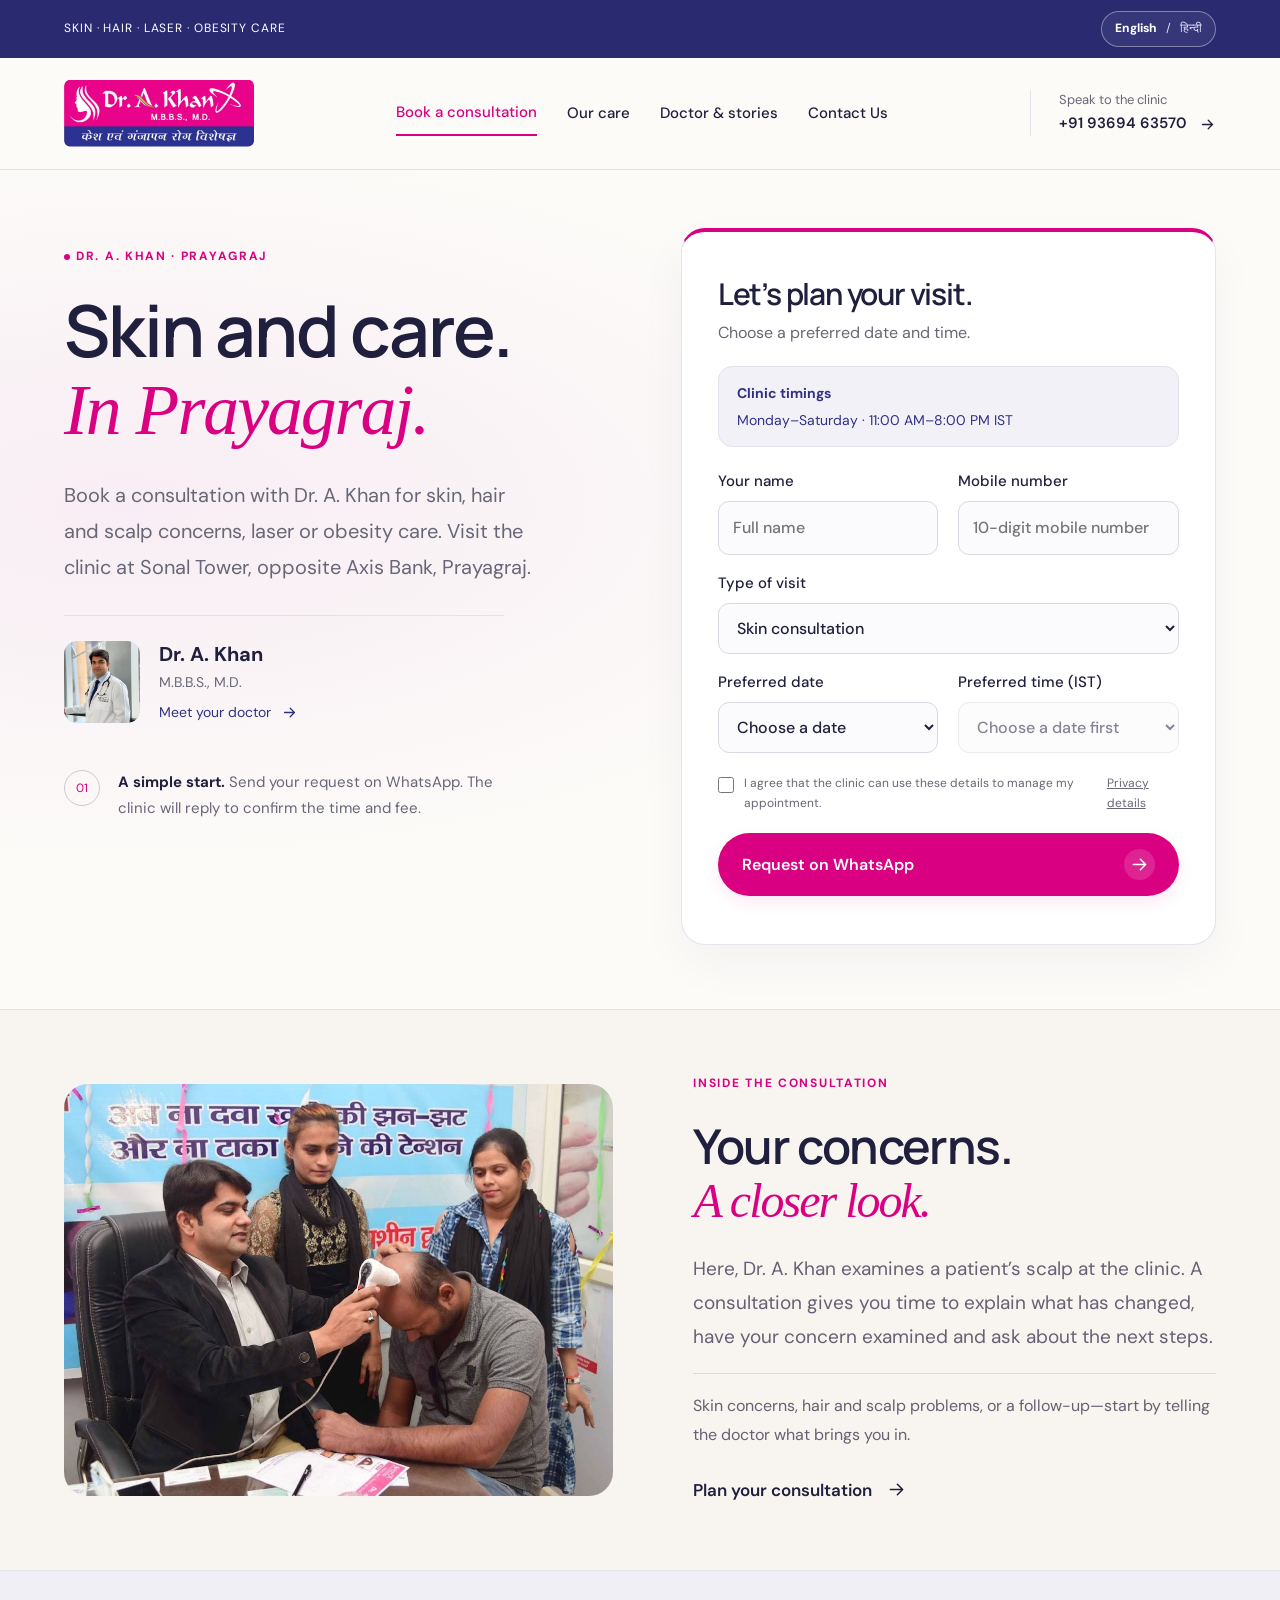
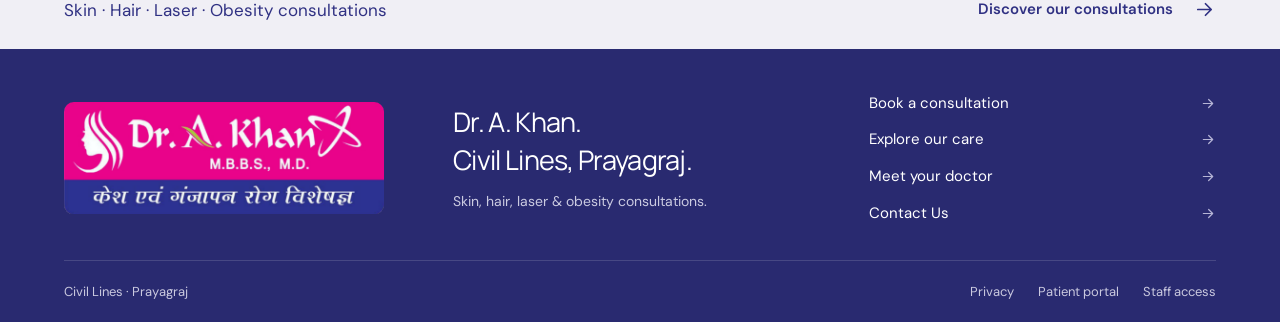
==== commit 3b653acf: "Simplify booking form and restrict requests to clinic opening hours" ====
--- a/index.html
+++ b/index.html
@@ -1 +1 @@
-<!doctype html><html lang="en"><head><meta charset="utf-8"><meta name="viewport" content="width=device-width,initial-scale=1"><meta name="theme-color" content="#303183"><meta name="description" content="Dr. A. Khan clinic, Civil Lines, Prayagraj. Skin, hair, laser and obesity consultations."><title>Book a consultation | Dr. A. Khan</title><link rel="stylesheet" href="styles.css?v=20261008-contact11"><link rel="stylesheet" href="redesign.css?v=20261008-contact11"></head><body data-page="index.html"><a class="skip" href="#main">Skip to content</a><div class="topline"><span>SKIN · HAIR · LASER · OBESITY CARE</span><button id="language-toggle" class="language-toggle" type="button" data-no-translate aria-pressed="false"><span data-language-en lang="en">English</span><span aria-hidden="true">/</span><span data-language-hi lang="hi">हिन्दी</span></button></div><header><a class="brand" href="index.html" aria-label="Dr. A. Khan clinic home"><span class="logo"><img src="clinic-0.jpg" alt="Dr. A. Khan original clinic logo"></span></a><button class="menu-toggle" type="button" aria-expanded="false" aria-controls="main-nav">Menu <span aria-hidden="true">☰</span></button><nav id="main-nav" aria-label="Main navigation"><a href="index.html">Book a consultation</a><a href="care.html">Our care</a><a href="doctor.html">Doctor & stories</a><a href="contact.html">Contact Us</a></nav><a class="header-call" href="tel:+919369463570"><span>Speak to the clinic</span><b>+91 93694 63570 <svg viewBox="0 0 24 24" fill="none" aria-hidden="true"><path d="M5 12h14m-6-6 6 6-6 6" stroke="currentColor" stroke-width="1.8" stroke-linecap="round" stroke-linejoin="round"/></svg></b></a></header><main id="main"><section class="consultation-hero" id="book"><div class="booking-copy"><p class="eyebrow"><span class="status-dot"></span>DR. A. KHAN · PRAYAGRAJ</p><h1>Skin and care.<br><em>In Prayagraj.</em></h1><p class="hero-intro">Book a consultation with Dr. A. Khan for skin, hair and scalp concerns, laser or obesity care. Visit the clinic at Sonal Tower, opposite Axis Bank, Prayagraj.</p><div class="doctor-mini"><img src="doctor-clean.png" alt="Dr. A. Khan in a white coat"><div><b>Dr. A. Khan</b><span>M.B.B.S., M.D.</span><a href="doctor.html">Meet your doctor <svg viewBox="0 0 24 24" fill="none" aria-hidden="true"><path d="M5 12h14m-6-6 6 6-6 6" stroke="currentColor" stroke-width="1.8" stroke-linecap="round" stroke-linejoin="round"/></svg></a></div></div><div class="booking-reassurance"><span>01</span><p><b>A simple start.</b> Send your request on WhatsApp. The clinic will reply to confirm the time and fee.</p></div></div><form id="booking-form" class="panel"><div class="form-heading"><span class="form-step">01 / YOUR VISIT</span><h2>Let’s plan your visit.</h2><p>Choose a preferred date and time.</p></div><div class="form-fields"><p id="booking-mode" class="notice"></p><label>Your name<input name="name" required maxlength="100" autocomplete="name" placeholder="Full name"></label><label>Mobile number<input name="phone" required inputmode="tel" pattern="[0-9+ ()-]{10,16}" maxlength="16" autocomplete="tel" placeholder="10-digit mobile number"></label><label>Type of visit<select name="service"><option>Skin consultation</option><option>Hair & scalp consultation</option><option>Follow-up visit</option><option>Laser consultation</option><option>Obesity consultation</option></select></label><label>Preferred date<input name="preferred_date" type="date" required></label><label>Preferred time (IST)<input name="preferred_time" type="time" required></label></div><label class="check"><input type="checkbox" required> I agree that the clinic can use these details to manage my appointment. <a href="privacy.html">Privacy details</a></label><button class="button" type="submit">Request on WhatsApp <svg viewBox="0 0 24 24" fill="none" aria-hidden="true"><path d="M5 12h14m-6-6 6 6-6 6" stroke="currentColor" stroke-width="1.8" stroke-linecap="round" stroke-linejoin="round"/></svg></button><p id="booking-result" role="status"></p></form></section><section class="consultation-story" aria-labelledby="consultation-story-title"><figure><img src="clinic-selected-09.jpg" alt="Dr. A. Khan examining a patient’s scalp during a consultation" width="1080" height="813" loading="lazy"></figure><div class="consultation-story-copy"><p class="eyebrow">INSIDE THE CONSULTATION</p><h2 id="consultation-story-title">Your concerns.<br><em>A closer look.</em></h2><p>Here, Dr. A. Khan examines a patient’s scalp at the clinic. A consultation gives you time to explain what has changed, have your concern examined and ask about the next steps.</p><p class="consultation-story-note">Skin concerns, hair and scalp problems, or a follow-up—start by telling the doctor what brings you in.</p><a class="textlink" href="#book">Plan your consultation <svg viewBox="0 0 24 24" fill="none" aria-hidden="true"><path d="M5 12h14m-6-6 6 6-6 6" stroke="currentColor" stroke-width="1.8" stroke-linecap="round" stroke-linejoin="round"/></svg></a></div></section><div class="home-bottom"><span>Skin · Hair · Laser · Obesity consultations</span><a href="care.html">Discover our consultations <svg viewBox="0 0 24 24" fill="none" aria-hidden="true"><path d="M5 12h14m-6-6 6 6-6 6" stroke="currentColor" stroke-width="1.8" stroke-linecap="round" stroke-linejoin="round"/></svg></a></div></main><footer><div class="footer-main"><a class="footer-brand" href="index.html" aria-label="Dr. A. Khan clinic home"><img src="clinic-0.jpg" alt="Dr. A. Khan clinic logo" width="440"></a><div class="footer-copy"><p>Dr. A. Khan.<br>Civil Lines, Prayagraj.</p><span>Skin, hair, laser & obesity consultations.</span></div><div class="footer-links"><a href="index.html">Book a consultation <svg viewBox="0 0 24 24" fill="none" aria-hidden="true"><path d="M5 12h14m-6-6 6 6-6 6" stroke="currentColor" stroke-width="1.8" stroke-linecap="round" stroke-linejoin="round"/></svg></a><a href="care.html">Explore our care <svg viewBox="0 0 24 24" fill="none" aria-hidden="true"><path d="M5 12h14m-6-6 6 6-6 6" stroke="currentColor" stroke-width="1.8" stroke-linecap="round" stroke-linejoin="round"/></svg></a><a href="doctor.html">Meet your doctor <svg viewBox="0 0 24 24" fill="none" aria-hidden="true"><path d="M5 12h14m-6-6 6 6-6 6" stroke="currentColor" stroke-width="1.8" stroke-linecap="round" stroke-linejoin="round"/></svg></a><a href="contact.html">Contact Us <svg viewBox="0 0 24 24" fill="none" aria-hidden="true"><path d="M5 12h14m-6-6 6 6-6 6" stroke="currentColor" stroke-width="1.8" stroke-linecap="round" stroke-linejoin="round"/></svg></a></div></div><div class="footer-bottom"><span>Civil Lines · Prayagraj</span><div><a href="privacy.html">Privacy</a><a href="portal.html">Patient portal</a><a href="portal.html" id="staff-link">Staff access</a></div></div></footer><script src="config.js"></script><script src="router.js?v=20261008-contact11"></script><script src="app.js?v=20261008-contact11"></script></body></html>+<!doctype html><html lang="en"><head><meta charset="utf-8"><meta name="viewport" content="width=device-width,initial-scale=1"><meta name="theme-color" content="#303183"><meta name="description" content="Dr. A. Khan clinic, Civil Lines, Prayagraj. Skin, hair, laser and obesity consultations."><title>Book a consultation | Dr. A. Khan</title><link rel="stylesheet" href="styles.css?v=20261008-booking12"><link rel="stylesheet" href="redesign.css?v=20261008-booking12"></head><body data-page="index.html"><a class="skip" href="#main">Skip to content</a><div class="topline"><span>SKIN · HAIR · LASER · OBESITY CARE</span><button id="language-toggle" class="language-toggle" type="button" data-no-translate aria-pressed="false"><span data-language-en lang="en">English</span><span aria-hidden="true">/</span><span data-language-hi lang="hi">हिन्दी</span></button></div><header><a class="brand" href="index.html" aria-label="Dr. A. Khan clinic home"><span class="logo"><img src="clinic-0.jpg" alt="Dr. A. Khan original clinic logo"></span></a><button class="menu-toggle" type="button" aria-expanded="false" aria-controls="main-nav">Menu <span aria-hidden="true">☰</span></button><nav id="main-nav" aria-label="Main navigation"><a href="index.html">Book a consultation</a><a href="care.html">Our care</a><a href="doctor.html">Doctor & stories</a><a href="contact.html">Contact Us</a></nav><a class="header-call" href="tel:+919369463570"><span>Speak to the clinic</span><b>+91 93694 63570 <svg viewBox="0 0 24 24" fill="none" aria-hidden="true"><path d="M5 12h14m-6-6 6 6-6 6" stroke="currentColor" stroke-width="1.8" stroke-linecap="round" stroke-linejoin="round"/></svg></b></a></header><main id="main"><section class="consultation-hero" id="book"><div class="booking-copy"><p class="eyebrow"><span class="status-dot"></span>DR. A. KHAN · PRAYAGRAJ</p><h1>Skin and care.<br><em>In Prayagraj.</em></h1><p class="hero-intro">Book a consultation with Dr. A. Khan for skin, hair and scalp concerns, laser or obesity care. Visit the clinic at Sonal Tower, opposite Axis Bank, Prayagraj.</p><div class="doctor-mini"><img src="doctor-clean.png" alt="Dr. A. Khan in a white coat"><div><b>Dr. A. Khan</b><span>M.B.B.S., M.D.</span><a href="doctor.html">Meet your doctor <svg viewBox="0 0 24 24" fill="none" aria-hidden="true"><path d="M5 12h14m-6-6 6 6-6 6" stroke="currentColor" stroke-width="1.8" stroke-linecap="round" stroke-linejoin="round"/></svg></a></div></div><div class="booking-reassurance"><span>01</span><p><b>A simple start.</b> Send your request on WhatsApp. The clinic will reply to confirm the time and fee.</p></div></div><form id="booking-form" class="panel"><div class="form-heading"><h2>Let’s plan your visit.</h2><p>Choose a preferred date and time.</p></div><div class="form-fields"><div class="booking-hours"><b>Clinic timings</b><span>Monday–Saturday · 11:00 AM–8:00 PM IST</span></div><label>Your name<input name="name" required maxlength="100" autocomplete="name" placeholder="Full name"></label><label>Mobile number<input name="phone" required inputmode="tel" pattern="[0-9+ ()-]{10,16}" maxlength="16" autocomplete="tel" placeholder="10-digit mobile number"></label><label>Type of visit<select name="service"><option>Skin consultation</option><option>Hair & scalp consultation</option><option>Follow-up visit</option><option>Laser consultation</option><option>Obesity consultation</option></select></label><label>Preferred date<select name="preferred_date" required data-no-translate><option value="">Choose a date</option></select></label><label>Preferred time (IST)<select name="preferred_time" required data-no-translate disabled><option value="">Choose a date first</option></select></label></div><label class="check"><input type="checkbox" required> I agree that the clinic can use these details to manage my appointment. <a href="privacy.html">Privacy details</a></label><button class="button" type="submit">Request on WhatsApp <svg viewBox="0 0 24 24" fill="none" aria-hidden="true"><path d="M5 12h14m-6-6 6 6-6 6" stroke="currentColor" stroke-width="1.8" stroke-linecap="round" stroke-linejoin="round"/></svg></button><p id="booking-result" role="status"></p></form></section><section class="consultation-story" aria-labelledby="consultation-story-title"><figure><img src="clinic-selected-09.jpg" alt="Dr. A. Khan examining a patient’s scalp during a consultation" width="1080" height="813" loading="lazy"></figure><div class="consultation-story-copy"><p class="eyebrow">INSIDE THE CONSULTATION</p><h2 id="consultation-story-title">Your concerns.<br><em>A closer look.</em></h2><p>Here, Dr. A. Khan examines a patient’s scalp at the clinic. A consultation gives you time to explain what has changed, have your concern examined and ask about the next steps.</p><p class="consultation-story-note">Skin concerns, hair and scalp problems, or a follow-up—start by telling the doctor what brings you in.</p><a class="textlink" href="#book">Plan your consultation <svg viewBox="0 0 24 24" fill="none" aria-hidden="true"><path d="M5 12h14m-6-6 6 6-6 6" stroke="currentColor" stroke-width="1.8" stroke-linecap="round" stroke-linejoin="round"/></svg></a></div></section><div class="home-bottom"><span>Skin · Hair · Laser · Obesity consultations</span><a href="care.html">Discover our consultations <svg viewBox="0 0 24 24" fill="none" aria-hidden="true"><path d="M5 12h14m-6-6 6 6-6 6" stroke="currentColor" stroke-width="1.8" stroke-linecap="round" stroke-linejoin="round"/></svg></a></div></main><footer><div class="footer-main"><a class="footer-brand" href="index.html" aria-label="Dr. A. Khan clinic home"><img src="clinic-0.jpg" alt="Dr. A. Khan clinic logo" width="440"></a><div class="footer-copy"><p>Dr. A. Khan.<br>Civil Lines, Prayagraj.</p><span>Skin, hair, laser & obesity consultations.</span></div><div class="footer-links"><a href="index.html">Book a consultation <svg viewBox="0 0 24 24" fill="none" aria-hidden="true"><path d="M5 12h14m-6-6 6 6-6 6" stroke="currentColor" stroke-width="1.8" stroke-linecap="round" stroke-linejoin="round"/></svg></a><a href="care.html">Explore our care <svg viewBox="0 0 24 24" fill="none" aria-hidden="true"><path d="M5 12h14m-6-6 6 6-6 6" stroke="currentColor" stroke-width="1.8" stroke-linecap="round" stroke-linejoin="round"/></svg></a><a href="doctor.html">Meet your doctor <svg viewBox="0 0 24 24" fill="none" aria-hidden="true"><path d="M5 12h14m-6-6 6 6-6 6" stroke="currentColor" stroke-width="1.8" stroke-linecap="round" stroke-linejoin="round"/></svg></a><a href="contact.html">Contact Us <svg viewBox="0 0 24 24" fill="none" aria-hidden="true"><path d="M5 12h14m-6-6 6 6-6 6" stroke="currentColor" stroke-width="1.8" stroke-linecap="round" stroke-linejoin="round"/></svg></a></div></div><div class="footer-bottom"><span>Civil Lines · Prayagraj</span><div><a href="privacy.html">Privacy</a><a href="portal.html">Patient portal</a><a href="portal.html" id="staff-link">Staff access</a></div></div></footer><script src="config.js"></script><script src="router.js?v=20261008-booking12"></script><script src="app.js?v=20261008-booking12"></script></body></html>
--- a/redesign.css
+++ b/redesign.css
@@ -43,3 +43,4 @@
 .review-source-mark img{display:block;width:64px;height:auto;object-fit:contain}
 .reviewer-photo{width:48px;height:48px;border-radius:50%;object-fit:cover;flex-shrink:0;border:2px solid #ffffffb3}
 @media(max-width:760px){.topline{min-height:52px}.contact-list .clinic-hours .hours-book{width:100%;font-size:16px}.google-wordmark{width:66px}}
+.booking-hours{grid-column:1/-1;display:flex;flex-direction:column;gap:5px;background:#f3f1f8;border:1px solid #e5dfef;border-radius:14px;padding:15px 18px;margin:0 0 6px;color:#303183}.booking-hours b{font-size:14px}.booking-hours span{font-size:14px;line-height:1.5}#booking-form select:disabled{opacity:.55;cursor:not-allowed}
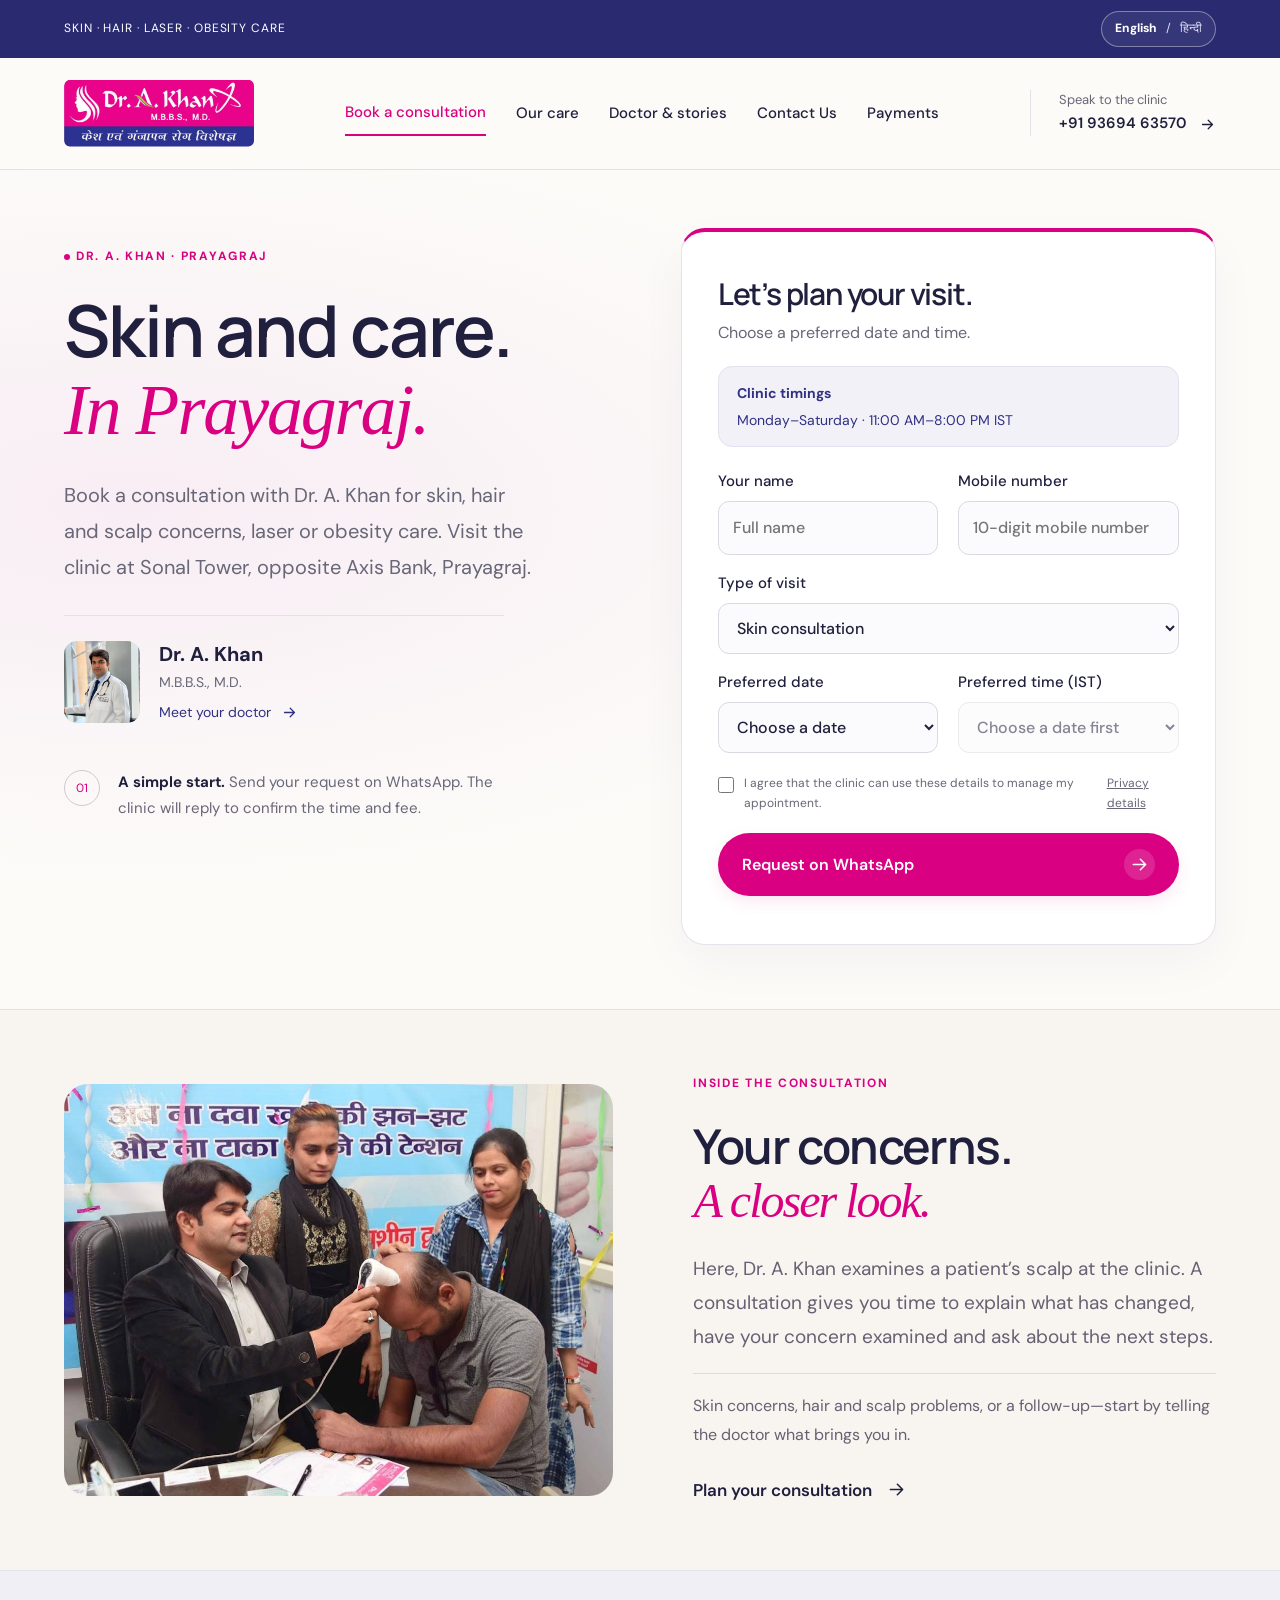
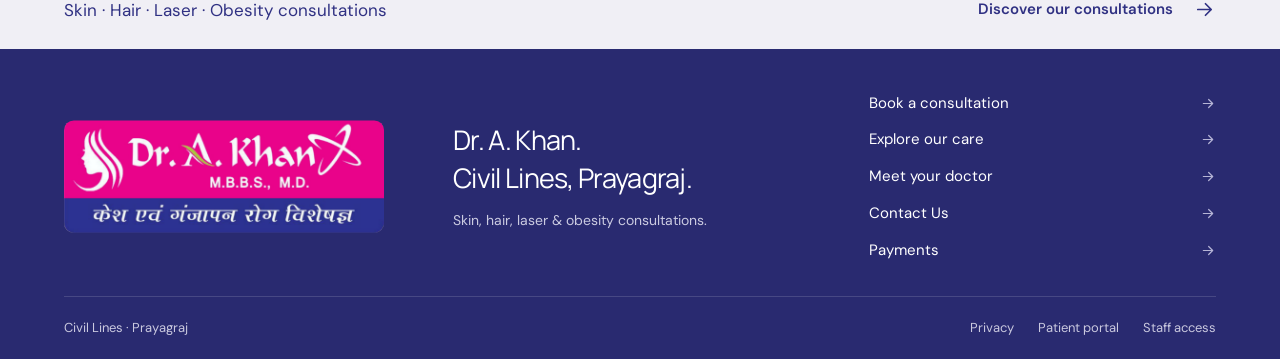
==== commit 4574b7d8: "Add separate manual UPI payments page" ====
--- a/index.html
+++ b/index.html
@@ -1 +1 @@
-<!doctype html><html lang="en"><head><meta charset="utf-8"><meta name="viewport" content="width=device-width,initial-scale=1"><meta name="theme-color" content="#303183"><meta name="description" content="Dr. A. Khan clinic, Civil Lines, Prayagraj. Skin, hair, laser and obesity consultations."><title>Book a consultation | Dr. A. Khan</title><link rel="stylesheet" href="styles.css?v=20261008-booking12"><link rel="stylesheet" href="redesign.css?v=20261008-booking12"></head><body data-page="index.html"><a class="skip" href="#main">Skip to content</a><div class="topline"><span>SKIN · HAIR · LASER · OBESITY CARE</span><button id="language-toggle" class="language-toggle" type="button" data-no-translate aria-pressed="false"><span data-language-en lang="en">English</span><span aria-hidden="true">/</span><span data-language-hi lang="hi">हिन्दी</span></button></div><header><a class="brand" href="index.html" aria-label="Dr. A. Khan clinic home"><span class="logo"><img src="clinic-0.jpg" alt="Dr. A. Khan original clinic logo"></span></a><button class="menu-toggle" type="button" aria-expanded="false" aria-controls="main-nav">Menu <span aria-hidden="true">☰</span></button><nav id="main-nav" aria-label="Main navigation"><a href="index.html">Book a consultation</a><a href="care.html">Our care</a><a href="doctor.html">Doctor & stories</a><a href="contact.html">Contact Us</a></nav><a class="header-call" href="tel:+919369463570"><span>Speak to the clinic</span><b>+91 93694 63570 <svg viewBox="0 0 24 24" fill="none" aria-hidden="true"><path d="M5 12h14m-6-6 6 6-6 6" stroke="currentColor" stroke-width="1.8" stroke-linecap="round" stroke-linejoin="round"/></svg></b></a></header><main id="main"><section class="consultation-hero" id="book"><div class="booking-copy"><p class="eyebrow"><span class="status-dot"></span>DR. A. KHAN · PRAYAGRAJ</p><h1>Skin and care.<br><em>In Prayagraj.</em></h1><p class="hero-intro">Book a consultation with Dr. A. Khan for skin, hair and scalp concerns, laser or obesity care. Visit the clinic at Sonal Tower, opposite Axis Bank, Prayagraj.</p><div class="doctor-mini"><img src="doctor-clean.png" alt="Dr. A. Khan in a white coat"><div><b>Dr. A. Khan</b><span>M.B.B.S., M.D.</span><a href="doctor.html">Meet your doctor <svg viewBox="0 0 24 24" fill="none" aria-hidden="true"><path d="M5 12h14m-6-6 6 6-6 6" stroke="currentColor" stroke-width="1.8" stroke-linecap="round" stroke-linejoin="round"/></svg></a></div></div><div class="booking-reassurance"><span>01</span><p><b>A simple start.</b> Send your request on WhatsApp. The clinic will reply to confirm the time and fee.</p></div></div><form id="booking-form" class="panel"><div class="form-heading"><h2>Let’s plan your visit.</h2><p>Choose a preferred date and time.</p></div><div class="form-fields"><div class="booking-hours"><b>Clinic timings</b><span>Monday–Saturday · 11:00 AM–8:00 PM IST</span></div><label>Your name<input name="name" required maxlength="100" autocomplete="name" placeholder="Full name"></label><label>Mobile number<input name="phone" required inputmode="tel" pattern="[0-9+ ()-]{10,16}" maxlength="16" autocomplete="tel" placeholder="10-digit mobile number"></label><label>Type of visit<select name="service"><option>Skin consultation</option><option>Hair & scalp consultation</option><option>Follow-up visit</option><option>Laser consultation</option><option>Obesity consultation</option></select></label><label>Preferred date<select name="preferred_date" required data-no-translate><option value="">Choose a date</option></select></label><label>Preferred time (IST)<select name="preferred_time" required data-no-translate disabled><option value="">Choose a date first</option></select></label></div><label class="check"><input type="checkbox" required> I agree that the clinic can use these details to manage my appointment. <a href="privacy.html">Privacy details</a></label><button class="button" type="submit">Request on WhatsApp <svg viewBox="0 0 24 24" fill="none" aria-hidden="true"><path d="M5 12h14m-6-6 6 6-6 6" stroke="currentColor" stroke-width="1.8" stroke-linecap="round" stroke-linejoin="round"/></svg></button><p id="booking-result" role="status"></p></form></section><section class="consultation-story" aria-labelledby="consultation-story-title"><figure><img src="clinic-selected-09.jpg" alt="Dr. A. Khan examining a patient’s scalp during a consultation" width="1080" height="813" loading="lazy"></figure><div class="consultation-story-copy"><p class="eyebrow">INSIDE THE CONSULTATION</p><h2 id="consultation-story-title">Your concerns.<br><em>A closer look.</em></h2><p>Here, Dr. A. Khan examines a patient’s scalp at the clinic. A consultation gives you time to explain what has changed, have your concern examined and ask about the next steps.</p><p class="consultation-story-note">Skin concerns, hair and scalp problems, or a follow-up—start by telling the doctor what brings you in.</p><a class="textlink" href="#book">Plan your consultation <svg viewBox="0 0 24 24" fill="none" aria-hidden="true"><path d="M5 12h14m-6-6 6 6-6 6" stroke="currentColor" stroke-width="1.8" stroke-linecap="round" stroke-linejoin="round"/></svg></a></div></section><div class="home-bottom"><span>Skin · Hair · Laser · Obesity consultations</span><a href="care.html">Discover our consultations <svg viewBox="0 0 24 24" fill="none" aria-hidden="true"><path d="M5 12h14m-6-6 6 6-6 6" stroke="currentColor" stroke-width="1.8" stroke-linecap="round" stroke-linejoin="round"/></svg></a></div></main><footer><div class="footer-main"><a class="footer-brand" href="index.html" aria-label="Dr. A. Khan clinic home"><img src="clinic-0.jpg" alt="Dr. A. Khan clinic logo" width="440"></a><div class="footer-copy"><p>Dr. A. Khan.<br>Civil Lines, Prayagraj.</p><span>Skin, hair, laser & obesity consultations.</span></div><div class="footer-links"><a href="index.html">Book a consultation <svg viewBox="0 0 24 24" fill="none" aria-hidden="true"><path d="M5 12h14m-6-6 6 6-6 6" stroke="currentColor" stroke-width="1.8" stroke-linecap="round" stroke-linejoin="round"/></svg></a><a href="care.html">Explore our care <svg viewBox="0 0 24 24" fill="none" aria-hidden="true"><path d="M5 12h14m-6-6 6 6-6 6" stroke="currentColor" stroke-width="1.8" stroke-linecap="round" stroke-linejoin="round"/></svg></a><a href="doctor.html">Meet your doctor <svg viewBox="0 0 24 24" fill="none" aria-hidden="true"><path d="M5 12h14m-6-6 6 6-6 6" stroke="currentColor" stroke-width="1.8" stroke-linecap="round" stroke-linejoin="round"/></svg></a><a href="contact.html">Contact Us <svg viewBox="0 0 24 24" fill="none" aria-hidden="true"><path d="M5 12h14m-6-6 6 6-6 6" stroke="currentColor" stroke-width="1.8" stroke-linecap="round" stroke-linejoin="round"/></svg></a></div></div><div class="footer-bottom"><span>Civil Lines · Prayagraj</span><div><a href="privacy.html">Privacy</a><a href="portal.html">Patient portal</a><a href="portal.html" id="staff-link">Staff access</a></div></div></footer><script src="config.js"></script><script src="router.js?v=20261008-booking12"></script><script src="app.js?v=20261008-booking12"></script></body></html>+<!doctype html><html lang="en"><head><meta charset="utf-8"><meta name="viewport" content="width=device-width,initial-scale=1"><meta name="theme-color" content="#303183"><meta name="description" content="Dr. A. Khan clinic, Civil Lines, Prayagraj. Skin, hair, laser and obesity consultations."><title>Book a consultation | Dr. A. Khan</title><link rel="stylesheet" href="styles.css?v=20261008-payment13"><link rel="stylesheet" href="redesign.css?v=20261008-payment13"></head><body data-page="index.html"><a class="skip" href="#main">Skip to content</a><div class="topline"><span>SKIN · HAIR · LASER · OBESITY CARE</span><button id="language-toggle" class="language-toggle" type="button" data-no-translate aria-pressed="false"><span data-language-en lang="en">English</span><span aria-hidden="true">/</span><span data-language-hi lang="hi">हिन्दी</span></button></div><header><a class="brand" href="index.html" aria-label="Dr. A. Khan clinic home"><span class="logo"><img src="clinic-0.jpg" alt="Dr. A. Khan original clinic logo"></span></a><button class="menu-toggle" type="button" aria-expanded="false" aria-controls="main-nav">Menu <span aria-hidden="true">☰</span></button><nav id="main-nav" aria-label="Main navigation"><a href="index.html">Book a consultation</a><a href="care.html">Our care</a><a href="doctor.html">Doctor & stories</a><a href="contact.html">Contact Us</a><a href="payments.html">Payments</a></nav><a class="header-call" href="tel:+919369463570"><span>Speak to the clinic</span><b>+91 93694 63570 <svg viewBox="0 0 24 24" fill="none" aria-hidden="true"><path d="M5 12h14m-6-6 6 6-6 6" stroke="currentColor" stroke-width="1.8" stroke-linecap="round" stroke-linejoin="round"/></svg></b></a></header><main id="main"><section class="consultation-hero" id="book"><div class="booking-copy"><p class="eyebrow"><span class="status-dot"></span>DR. A. KHAN · PRAYAGRAJ</p><h1>Skin and care.<br><em>In Prayagraj.</em></h1><p class="hero-intro">Book a consultation with Dr. A. Khan for skin, hair and scalp concerns, laser or obesity care. Visit the clinic at Sonal Tower, opposite Axis Bank, Prayagraj.</p><div class="doctor-mini"><img src="doctor-clean.png" alt="Dr. A. Khan in a white coat"><div><b>Dr. A. Khan</b><span>M.B.B.S., M.D.</span><a href="doctor.html">Meet your doctor <svg viewBox="0 0 24 24" fill="none" aria-hidden="true"><path d="M5 12h14m-6-6 6 6-6 6" stroke="currentColor" stroke-width="1.8" stroke-linecap="round" stroke-linejoin="round"/></svg></a></div></div><div class="booking-reassurance"><span>01</span><p><b>A simple start.</b> Send your request on WhatsApp. The clinic will reply to confirm the time and fee.</p></div></div><form id="booking-form" class="panel"><div class="form-heading"><h2>Let’s plan your visit.</h2><p>Choose a preferred date and time.</p></div><div class="form-fields"><div class="booking-hours"><b>Clinic timings</b><span>Monday–Saturday · 11:00 AM–8:00 PM IST</span></div><label>Your name<input name="name" required maxlength="100" autocomplete="name" placeholder="Full name"></label><label>Mobile number<input name="phone" required inputmode="tel" pattern="[0-9+ ()-]{10,16}" maxlength="16" autocomplete="tel" placeholder="10-digit mobile number"></label><label>Type of visit<select name="service"><option>Skin consultation</option><option>Hair & scalp consultation</option><option>Follow-up visit</option><option>Laser consultation</option><option>Obesity consultation</option></select></label><label>Preferred date<select name="preferred_date" required data-no-translate><option value="">Choose a date</option></select></label><label>Preferred time (IST)<select name="preferred_time" required data-no-translate disabled><option value="">Choose a date first</option></select></label></div><label class="check"><input type="checkbox" required> I agree that the clinic can use these details to manage my appointment. <a href="privacy.html">Privacy details</a></label><button class="button" type="submit">Request on WhatsApp <svg viewBox="0 0 24 24" fill="none" aria-hidden="true"><path d="M5 12h14m-6-6 6 6-6 6" stroke="currentColor" stroke-width="1.8" stroke-linecap="round" stroke-linejoin="round"/></svg></button><p id="booking-result" role="status"></p></form></section><section class="consultation-story" aria-labelledby="consultation-story-title"><figure><img src="clinic-selected-09.jpg" alt="Dr. A. Khan examining a patient’s scalp during a consultation" width="1080" height="813" loading="lazy"></figure><div class="consultation-story-copy"><p class="eyebrow">INSIDE THE CONSULTATION</p><h2 id="consultation-story-title">Your concerns.<br><em>A closer look.</em></h2><p>Here, Dr. A. Khan examines a patient’s scalp at the clinic. A consultation gives you time to explain what has changed, have your concern examined and ask about the next steps.</p><p class="consultation-story-note">Skin concerns, hair and scalp problems, or a follow-up—start by telling the doctor what brings you in.</p><a class="textlink" href="#book">Plan your consultation <svg viewBox="0 0 24 24" fill="none" aria-hidden="true"><path d="M5 12h14m-6-6 6 6-6 6" stroke="currentColor" stroke-width="1.8" stroke-linecap="round" stroke-linejoin="round"/></svg></a></div></section><div class="home-bottom"><span>Skin · Hair · Laser · Obesity consultations</span><a href="care.html">Discover our consultations <svg viewBox="0 0 24 24" fill="none" aria-hidden="true"><path d="M5 12h14m-6-6 6 6-6 6" stroke="currentColor" stroke-width="1.8" stroke-linecap="round" stroke-linejoin="round"/></svg></a></div></main><footer><div class="footer-main"><a class="footer-brand" href="index.html" aria-label="Dr. A. Khan clinic home"><img src="clinic-0.jpg" alt="Dr. A. Khan clinic logo" width="440"></a><div class="footer-copy"><p>Dr. A. Khan.<br>Civil Lines, Prayagraj.</p><span>Skin, hair, laser & obesity consultations.</span></div><div class="footer-links"><a href="index.html">Book a consultation <svg viewBox="0 0 24 24" fill="none" aria-hidden="true"><path d="M5 12h14m-6-6 6 6-6 6" stroke="currentColor" stroke-width="1.8" stroke-linecap="round" stroke-linejoin="round"/></svg></a><a href="care.html">Explore our care <svg viewBox="0 0 24 24" fill="none" aria-hidden="true"><path d="M5 12h14m-6-6 6 6-6 6" stroke="currentColor" stroke-width="1.8" stroke-linecap="round" stroke-linejoin="round"/></svg></a><a href="doctor.html">Meet your doctor <svg viewBox="0 0 24 24" fill="none" aria-hidden="true"><path d="M5 12h14m-6-6 6 6-6 6" stroke="currentColor" stroke-width="1.8" stroke-linecap="round" stroke-linejoin="round"/></svg></a><a href="contact.html">Contact Us <svg viewBox="0 0 24 24" fill="none" aria-hidden="true"><path d="M5 12h14m-6-6 6 6-6 6" stroke="currentColor" stroke-width="1.8" stroke-linecap="round" stroke-linejoin="round"/></svg></a><a href="payments.html">Payments <svg viewBox="0 0 24 24" fill="none" aria-hidden="true"><path d="M5 12h14m-6-6 6 6-6 6" stroke="currentColor" stroke-width="1.8" stroke-linecap="round" stroke-linejoin="round"/></svg></a></div></div><div class="footer-bottom"><span>Civil Lines · Prayagraj</span><div><a href="privacy.html">Privacy</a><a href="portal.html">Patient portal</a><a href="portal.html" id="staff-link">Staff access</a></div></div></footer><script src="config.js"></script><script src="router.js?v=20261008-payment13"></script><script src="app.js?v=20261008-payment13"></script><script src="payments.js?v=20261008-payment13"></script></body></html>
--- a/redesign.css
+++ b/redesign.css
@@ -44,3 +44,6 @@
 .reviewer-photo{width:48px;height:48px;border-radius:50%;object-fit:cover;flex-shrink:0;border:2px solid #ffffffb3}
 @media(max-width:760px){.topline{min-height:52px}.contact-list .clinic-hours .hours-book{width:100%;font-size:16px}.google-wordmark{width:66px}}
 .booking-hours{grid-column:1/-1;display:flex;flex-direction:column;gap:5px;background:#f3f1f8;border:1px solid #e5dfef;border-radius:14px;padding:15px 18px;margin:0 0 6px;color:#303183}.booking-hours b{font-size:14px}.booking-hours span{font-size:14px;line-height:1.5}#booking-form select:disabled{opacity:.55;cursor:not-allowed}
+.manual-upi-panel{align-self:start;border-top:4px solid var(--pink);border-radius:24px;padding:34px;background:white;min-width:0}.manual-upi-panel .form-heading{margin-bottom:20px}.manual-upi-panel h2{font-size:30px}.manual-upi-panel .form-heading p{font-size:16px}.upi-amount{display:flex;justify-content:space-between;align-items:center;gap:16px;background:#f3f1f8;border-radius:16px;padding:20px;color:var(--indigo)}.upi-amount strong{font-size:29px}.upi-details{margin:20px 0}.upi-details>div{display:grid;grid-template-columns:105px minmax(0,1fr);gap:14px;padding:11px 0;border-bottom:1px solid #ece8ef;font-size:14px;line-height:1.5}.upi-details dt{color:#756b7e}.upi-details dd{margin:0;overflow-wrap:anywhere}.manual-upi-panel .button{display:flex;width:100%;justify-content:center;text-align:center;min-height:52px}.manual-upi-panel .upi-help{font-size:13px;line-height:1.65;color:#72697a;margin:12px 0}.upi-secondary{background:transparent;border:1px solid #ded7e6;border-radius:12px;padding:11px 16px;color:var(--indigo);font:inherit;font-size:14px;cursor:pointer;margin:6px 0}.upi-secondary:hover{background:#f3f1f8}.upi-verification{display:flex;align-items:center;gap:10px;background:#fff7e5;border-radius:12px;padding:14px;margin:22px 0;font-size:14px;color:#725114}.upi-verification .status-dot{background:#bc8a20}.manual-upi-panel label{display:grid;gap:9px;font-size:15px}.manual-upi-panel input{width:100%;min-width:0;box-sizing:border-box;border:1px solid #ded7e6;border-radius:12px;padding:14px;font:inherit}#upi-result{font-size:14px;line-height:1.6;overflow-wrap:anywhere}.consultation-hero #booking-form[hidden]{display:none}@media(max-width:760px){.manual-upi-panel{padding:24px}.upi-details>div{grid-template-columns:85px minmax(0,1fr)}.upi-amount{padding:16px}.upi-amount strong{font-size:25px}}
+.payment-page{display:grid;grid-template-columns:minmax(0,1fr) minmax(0,1fr);gap:70px;padding-top:10px;align-items:start}.payment-page .manual-upi-panel{grid-column:2;grid-row:1}.payment-page form>label{margin:18px 0}.payment-page select{width:100%;padding:14px;border-radius:12px;border:1px solid #ded7e6;background:#faf9fc;font:inherit;color:inherit}.payment-page .check{display:flex;align-items:flex-start;font-size:13px;line-height:1.6}.payment-page .check input{width:18px;height:18px;flex-shrink:0;margin-top:3px}.payment-explainer ol{list-style:none;padding:0;counter-reset:payment-step}.payment-explainer li{position:relative;counter-increment:payment-step;padding:12px 0 12px 52px}.payment-explainer li:before{content:counter(payment-step);position:absolute;left:0;top:12px;width:32px;height:32px;border-radius:50%;background:#fce8f2;color:var(--pink);display:grid;place-items:center}.payment-explainer li p{margin-top:6px;font-size:16px;color:var(--muted)}.payment-page #payment-details-form[hidden]{display:none}@media(max-width:900px){.payment-page{gap:30px}}@media(max-width:760px){.payment-page{grid-template-columns:minmax(0,1fr)}.payment-page .manual-upi-panel{grid-column:auto;grid-row:auto}.payment-page .payment-explainer{order:2}.payment-page .manual-upi-panel{order:1}}
+.manual-upi-panel button:disabled{opacity:.55;cursor:not-allowed;transform:none;box-shadow:none}.payment-page .manual-upi-panel .form-heading .eyebrow{font-size:11px}.payment-page .manual-upi-panel form>label{margin-top:12px}
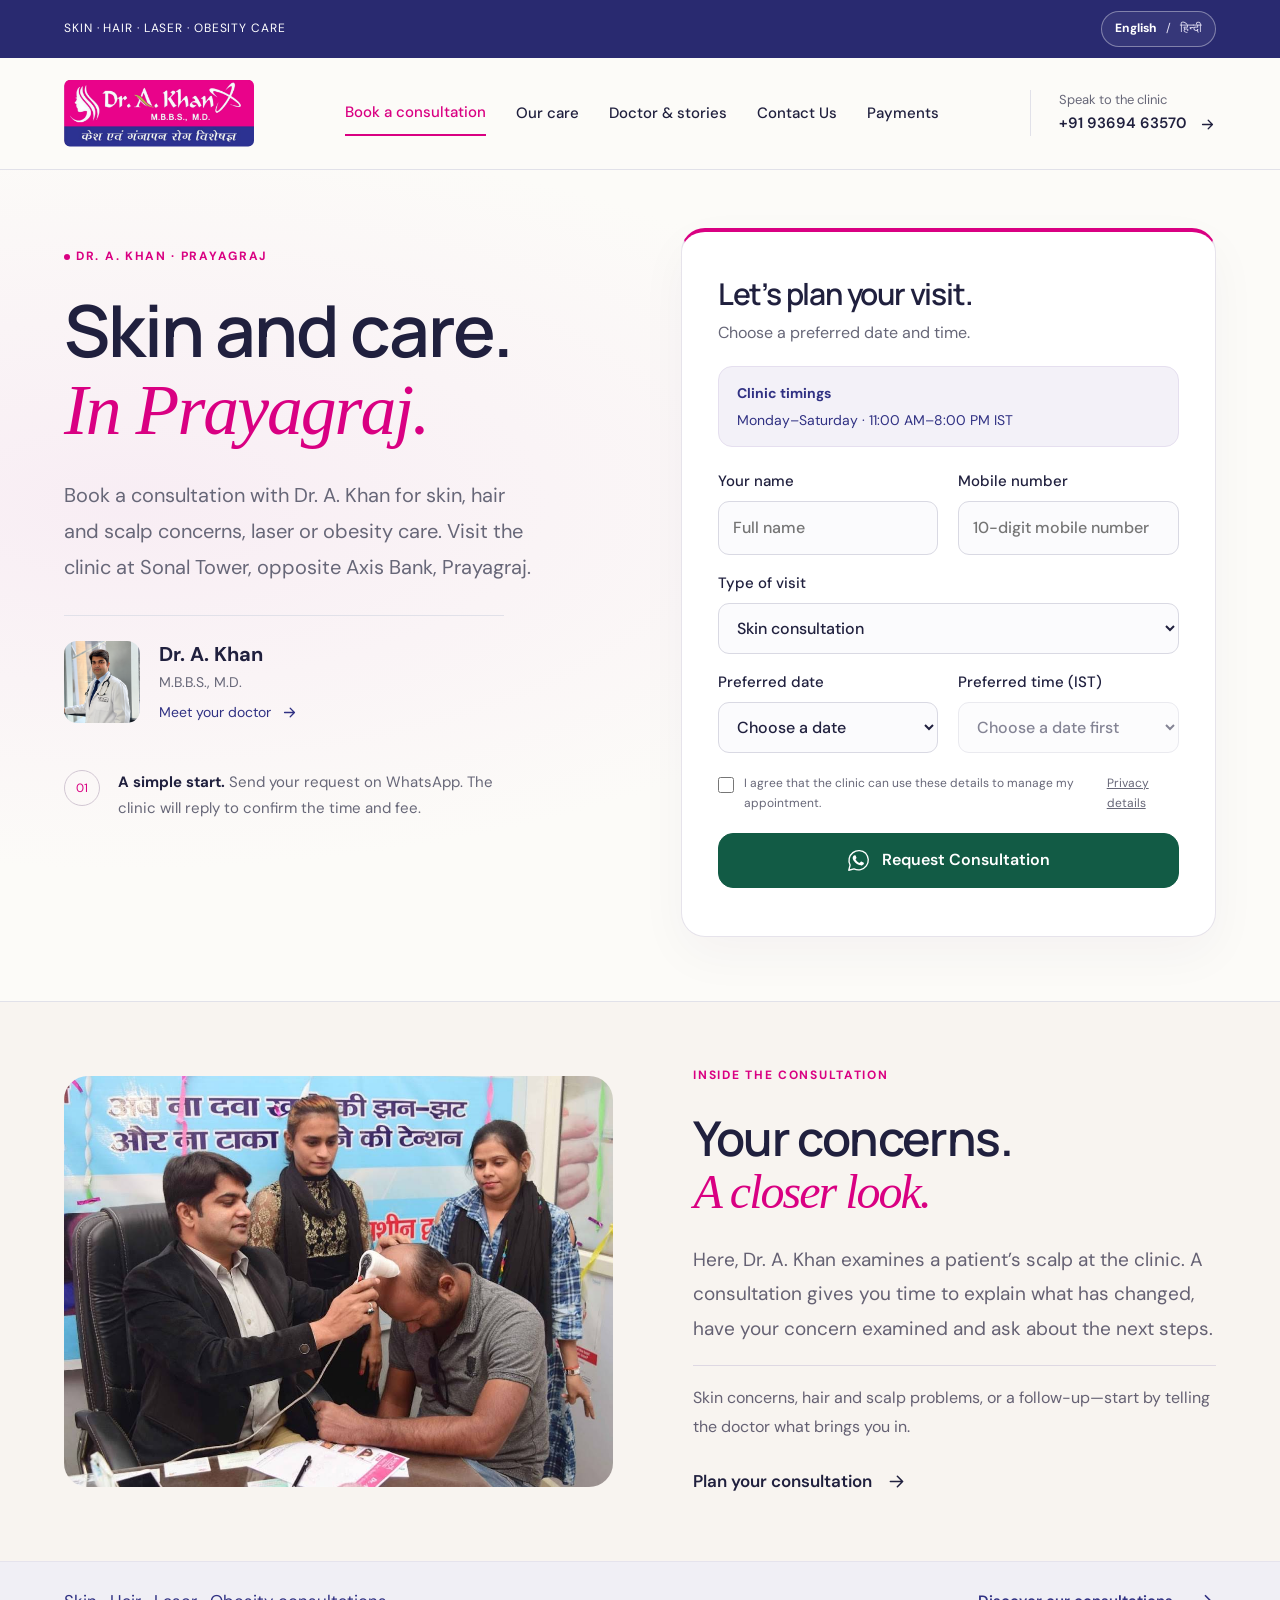
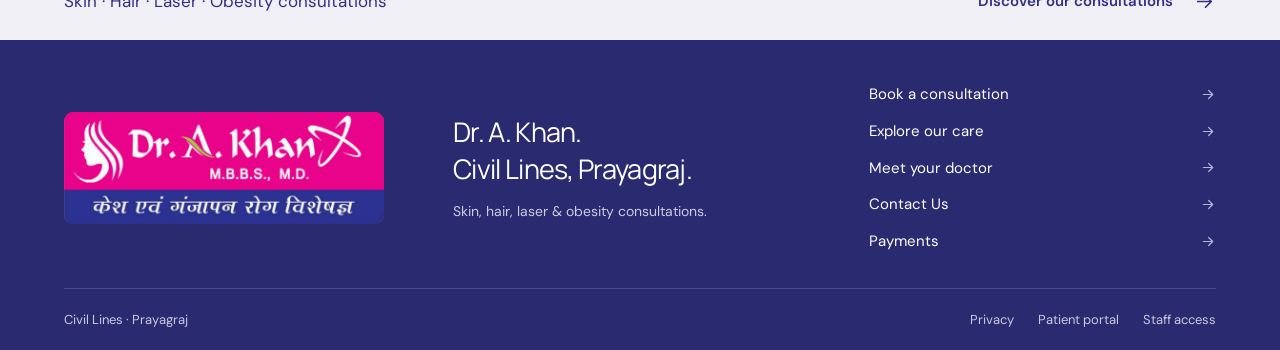
==== commit 61b37062: "Style consultation request like the WhatsApp contact button" ====
--- a/index.html
+++ b/index.html
@@ -1 +1 @@
-<!doctype html><html lang="en"><head><meta charset="utf-8"><meta name="viewport" content="width=device-width,initial-scale=1"><meta name="theme-color" content="#303183"><meta name="description" content="Dr. A. Khan clinic, Civil Lines, Prayagraj. Skin, hair, laser and obesity consultations."><title>Book a consultation | Dr. A. Khan</title><link rel="stylesheet" href="styles.css?v=20261008-payment13"><link rel="stylesheet" href="redesign.css?v=20261008-payment13"></head><body data-page="index.html"><a class="skip" href="#main">Skip to content</a><div class="topline"><span>SKIN · HAIR · LASER · OBESITY CARE</span><button id="language-toggle" class="language-toggle" type="button" data-no-translate aria-pressed="false"><span data-language-en lang="en">English</span><span aria-hidden="true">/</span><span data-language-hi lang="hi">हिन्दी</span></button></div><header><a class="brand" href="index.html" aria-label="Dr. A. Khan clinic home"><span class="logo"><img src="clinic-0.jpg" alt="Dr. A. Khan original clinic logo"></span></a><button class="menu-toggle" type="button" aria-expanded="false" aria-controls="main-nav">Menu <span aria-hidden="true">☰</span></button><nav id="main-nav" aria-label="Main navigation"><a href="index.html">Book a consultation</a><a href="care.html">Our care</a><a href="doctor.html">Doctor & stories</a><a href="contact.html">Contact Us</a><a href="payments.html">Payments</a></nav><a class="header-call" href="tel:+919369463570"><span>Speak to the clinic</span><b>+91 93694 63570 <svg viewBox="0 0 24 24" fill="none" aria-hidden="true"><path d="M5 12h14m-6-6 6 6-6 6" stroke="currentColor" stroke-width="1.8" stroke-linecap="round" stroke-linejoin="round"/></svg></b></a></header><main id="main"><section class="consultation-hero" id="book"><div class="booking-copy"><p class="eyebrow"><span class="status-dot"></span>DR. A. KHAN · PRAYAGRAJ</p><h1>Skin and care.<br><em>In Prayagraj.</em></h1><p class="hero-intro">Book a consultation with Dr. A. Khan for skin, hair and scalp concerns, laser or obesity care. Visit the clinic at Sonal Tower, opposite Axis Bank, Prayagraj.</p><div class="doctor-mini"><img src="doctor-clean.png" alt="Dr. A. Khan in a white coat"><div><b>Dr. A. Khan</b><span>M.B.B.S., M.D.</span><a href="doctor.html">Meet your doctor <svg viewBox="0 0 24 24" fill="none" aria-hidden="true"><path d="M5 12h14m-6-6 6 6-6 6" stroke="currentColor" stroke-width="1.8" stroke-linecap="round" stroke-linejoin="round"/></svg></a></div></div><div class="booking-reassurance"><span>01</span><p><b>A simple start.</b> Send your request on WhatsApp. The clinic will reply to confirm the time and fee.</p></div></div><form id="booking-form" class="panel"><div class="form-heading"><h2>Let’s plan your visit.</h2><p>Choose a preferred date and time.</p></div><div class="form-fields"><div class="booking-hours"><b>Clinic timings</b><span>Monday–Saturday · 11:00 AM–8:00 PM IST</span></div><label>Your name<input name="name" required maxlength="100" autocomplete="name" placeholder="Full name"></label><label>Mobile number<input name="phone" required inputmode="tel" pattern="[0-9+ ()-]{10,16}" maxlength="16" autocomplete="tel" placeholder="10-digit mobile number"></label><label>Type of visit<select name="service"><option>Skin consultation</option><option>Hair & scalp consultation</option><option>Follow-up visit</option><option>Laser consultation</option><option>Obesity consultation</option></select></label><label>Preferred date<select name="preferred_date" required data-no-translate><option value="">Choose a date</option></select></label><label>Preferred time (IST)<select name="preferred_time" required data-no-translate disabled><option value="">Choose a date first</option></select></label></div><label class="check"><input type="checkbox" required> I agree that the clinic can use these details to manage my appointment. <a href="privacy.html">Privacy details</a></label><button class="button" type="submit">Request on WhatsApp <svg viewBox="0 0 24 24" fill="none" aria-hidden="true"><path d="M5 12h14m-6-6 6 6-6 6" stroke="currentColor" stroke-width="1.8" stroke-linecap="round" stroke-linejoin="round"/></svg></button><p id="booking-result" role="status"></p></form></section><section class="consultation-story" aria-labelledby="consultation-story-title"><figure><img src="clinic-selected-09.jpg" alt="Dr. A. Khan examining a patient’s scalp during a consultation" width="1080" height="813" loading="lazy"></figure><div class="consultation-story-copy"><p class="eyebrow">INSIDE THE CONSULTATION</p><h2 id="consultation-story-title">Your concerns.<br><em>A closer look.</em></h2><p>Here, Dr. A. Khan examines a patient’s scalp at the clinic. A consultation gives you time to explain what has changed, have your concern examined and ask about the next steps.</p><p class="consultation-story-note">Skin concerns, hair and scalp problems, or a follow-up—start by telling the doctor what brings you in.</p><a class="textlink" href="#book">Plan your consultation <svg viewBox="0 0 24 24" fill="none" aria-hidden="true"><path d="M5 12h14m-6-6 6 6-6 6" stroke="currentColor" stroke-width="1.8" stroke-linecap="round" stroke-linejoin="round"/></svg></a></div></section><div class="home-bottom"><span>Skin · Hair · Laser · Obesity consultations</span><a href="care.html">Discover our consultations <svg viewBox="0 0 24 24" fill="none" aria-hidden="true"><path d="M5 12h14m-6-6 6 6-6 6" stroke="currentColor" stroke-width="1.8" stroke-linecap="round" stroke-linejoin="round"/></svg></a></div></main><footer><div class="footer-main"><a class="footer-brand" href="index.html" aria-label="Dr. A. Khan clinic home"><img src="clinic-0.jpg" alt="Dr. A. Khan clinic logo" width="440"></a><div class="footer-copy"><p>Dr. A. Khan.<br>Civil Lines, Prayagraj.</p><span>Skin, hair, laser & obesity consultations.</span></div><div class="footer-links"><a href="index.html">Book a consultation <svg viewBox="0 0 24 24" fill="none" aria-hidden="true"><path d="M5 12h14m-6-6 6 6-6 6" stroke="currentColor" stroke-width="1.8" stroke-linecap="round" stroke-linejoin="round"/></svg></a><a href="care.html">Explore our care <svg viewBox="0 0 24 24" fill="none" aria-hidden="true"><path d="M5 12h14m-6-6 6 6-6 6" stroke="currentColor" stroke-width="1.8" stroke-linecap="round" stroke-linejoin="round"/></svg></a><a href="doctor.html">Meet your doctor <svg viewBox="0 0 24 24" fill="none" aria-hidden="true"><path d="M5 12h14m-6-6 6 6-6 6" stroke="currentColor" stroke-width="1.8" stroke-linecap="round" stroke-linejoin="round"/></svg></a><a href="contact.html">Contact Us <svg viewBox="0 0 24 24" fill="none" aria-hidden="true"><path d="M5 12h14m-6-6 6 6-6 6" stroke="currentColor" stroke-width="1.8" stroke-linecap="round" stroke-linejoin="round"/></svg></a><a href="payments.html">Payments <svg viewBox="0 0 24 24" fill="none" aria-hidden="true"><path d="M5 12h14m-6-6 6 6-6 6" stroke="currentColor" stroke-width="1.8" stroke-linecap="round" stroke-linejoin="round"/></svg></a></div></div><div class="footer-bottom"><span>Civil Lines · Prayagraj</span><div><a href="privacy.html">Privacy</a><a href="portal.html">Patient portal</a><a href="portal.html" id="staff-link">Staff access</a></div></div></footer><script src="config.js"></script><script src="router.js?v=20261008-payment13"></script><script src="app.js?v=20261008-payment13"></script><script src="payments.js?v=20261008-payment13"></script></body></html>+<!doctype html><html lang="en"><head><meta charset="utf-8"><meta name="viewport" content="width=device-width,initial-scale=1"><meta name="theme-color" content="#303183"><meta name="description" content="Dr. A. Khan clinic, Civil Lines, Prayagraj. Skin, hair, laser and obesity consultations."><title>Book a consultation | Dr. A. Khan</title><link rel="stylesheet" href="styles.css?v=20261008-consultation15"><link rel="stylesheet" href="redesign.css?v=20261008-consultation15"></head><body data-page="index.html"><a class="skip" href="#main">Skip to content</a><div class="topline"><span>SKIN · HAIR · LASER · OBESITY CARE</span><button id="language-toggle" class="language-toggle" type="button" data-no-translate aria-pressed="false"><span data-language-en lang="en">English</span><span aria-hidden="true">/</span><span data-language-hi lang="hi">हिन्दी</span></button></div><header><a class="brand" href="index.html" aria-label="Dr. A. Khan clinic home"><span class="logo"><img src="clinic-0.jpg" alt="Dr. A. Khan original clinic logo"></span></a><button class="menu-toggle" type="button" aria-expanded="false" aria-controls="main-nav">Menu <span aria-hidden="true">☰</span></button><nav id="main-nav" aria-label="Main navigation"><a href="index.html">Book a consultation</a><a href="care.html">Our care</a><a href="doctor.html">Doctor & stories</a><a href="contact.html">Contact Us</a><a href="payments.html">Payments</a></nav><a class="header-call" href="tel:+919369463570"><span>Speak to the clinic</span><b>+91 93694 63570 <svg viewBox="0 0 24 24" fill="none" aria-hidden="true"><path d="M5 12h14m-6-6 6 6-6 6" stroke="currentColor" stroke-width="1.8" stroke-linecap="round" stroke-linejoin="round"/></svg></b></a></header><main id="main"><section class="consultation-hero" id="book"><div class="booking-copy"><p class="eyebrow"><span class="status-dot"></span>DR. A. KHAN · PRAYAGRAJ</p><h1>Skin and care.<br><em>In Prayagraj.</em></h1><p class="hero-intro">Book a consultation with Dr. A. Khan for skin, hair and scalp concerns, laser or obesity care. Visit the clinic at Sonal Tower, opposite Axis Bank, Prayagraj.</p><div class="doctor-mini"><img src="doctor-clean.png" alt="Dr. A. Khan in a white coat"><div><b>Dr. A. Khan</b><span>M.B.B.S., M.D.</span><a href="doctor.html">Meet your doctor <svg viewBox="0 0 24 24" fill="none" aria-hidden="true"><path d="M5 12h14m-6-6 6 6-6 6" stroke="currentColor" stroke-width="1.8" stroke-linecap="round" stroke-linejoin="round"/></svg></a></div></div><div class="booking-reassurance"><span>01</span><p><b>A simple start.</b> Send your request on WhatsApp. The clinic will reply to confirm the time and fee.</p></div></div><form id="booking-form" class="panel"><div class="form-heading"><h2>Let’s plan your visit.</h2><p>Choose a preferred date and time.</p></div><div class="form-fields"><div class="booking-hours"><b>Clinic timings</b><span>Monday–Saturday · 11:00 AM–8:00 PM IST</span></div><label>Your name<input name="name" required maxlength="100" autocomplete="name" placeholder="Full name"></label><label>Mobile number<input name="phone" required inputmode="tel" pattern="[0-9+ ()-]{10,16}" maxlength="16" autocomplete="tel" placeholder="10-digit mobile number"></label><label>Type of visit<select name="service"><option>Skin consultation</option><option>Hair & scalp consultation</option><option>Follow-up visit</option><option>Laser consultation</option><option>Obesity consultation</option></select></label><label>Preferred date<select name="preferred_date" required data-no-translate><option value="">Choose a date</option></select></label><label>Preferred time (IST)<select name="preferred_time" required data-no-translate disabled><option value="">Choose a date first</option></select></label></div><label class="check"><input type="checkbox" required> I agree that the clinic can use these details to manage my appointment. <a href="privacy.html">Privacy details</a></label><button class="button consultation-request" type="submit"><svg class="whatsapp-icon" viewBox="0 0 32 32" fill="none" aria-hidden="true"><path d="M26.3 5.8A13.2 13.2 0 0 0 5.5 21.5L3.7 28.3l7-1.8A13.2 13.2 0 0 0 26.3 5.8Z" stroke="currentColor" stroke-width="1.8" stroke-linejoin="round"/><path d="M11.1 9.3c-.4 0-.8.1-1.1.5-.4.4-1.4 1.4-1.4 3.3s1.4 3.8 1.6 4.1c.2.2 2.8 4.3 6.9 5.8 3.4 1.2 4.1.8 4.8.8.8-.1 2.4-1 2.7-1.9.3-.9.3-1.7.2-1.9-.1-.2-.4-.3-.8-.5l-2.8-1.3c-.4-.2-.6-.3-.9.2-.3.4-1 1.3-1.3 1.5-.2.3-.4.3-.8.1-.4-.2-1.7-.6-3.2-2-1.2-1.1-2-2.4-2.2-2.8-.2-.4 0-.6.2-.8l.6-.7.4-.6c.1-.2.1-.5 0-.7l-1.2-2.8c-.3-.8-.7-.7-1-.7h-.7Z" fill="currentColor" transform="translate(1 0) scale(.92)"/></svg><span>Request Consultation</span></button><p id="booking-result" role="status"></p></form></section><section class="consultation-story" aria-labelledby="consultation-story-title"><figure><img src="clinic-selected-09.jpg" alt="Dr. A. Khan examining a patient’s scalp during a consultation" width="1080" height="813" loading="lazy"></figure><div class="consultation-story-copy"><p class="eyebrow">INSIDE THE CONSULTATION</p><h2 id="consultation-story-title">Your concerns.<br><em>A closer look.</em></h2><p>Here, Dr. A. Khan examines a patient’s scalp at the clinic. A consultation gives you time to explain what has changed, have your concern examined and ask about the next steps.</p><p class="consultation-story-note">Skin concerns, hair and scalp problems, or a follow-up—start by telling the doctor what brings you in.</p><a class="textlink" href="#book">Plan your consultation <svg viewBox="0 0 24 24" fill="none" aria-hidden="true"><path d="M5 12h14m-6-6 6 6-6 6" stroke="currentColor" stroke-width="1.8" stroke-linecap="round" stroke-linejoin="round"/></svg></a></div></section><div class="home-bottom"><span>Skin · Hair · Laser · Obesity consultations</span><a href="care.html">Discover our consultations <svg viewBox="0 0 24 24" fill="none" aria-hidden="true"><path d="M5 12h14m-6-6 6 6-6 6" stroke="currentColor" stroke-width="1.8" stroke-linecap="round" stroke-linejoin="round"/></svg></a></div></main><footer><div class="footer-main"><a class="footer-brand" href="index.html" aria-label="Dr. A. Khan clinic home"><img src="clinic-0.jpg" alt="Dr. A. Khan clinic logo" width="440"></a><div class="footer-copy"><p>Dr. A. Khan.<br>Civil Lines, Prayagraj.</p><span>Skin, hair, laser & obesity consultations.</span></div><div class="footer-links"><a href="index.html">Book a consultation <svg viewBox="0 0 24 24" fill="none" aria-hidden="true"><path d="M5 12h14m-6-6 6 6-6 6" stroke="currentColor" stroke-width="1.8" stroke-linecap="round" stroke-linejoin="round"/></svg></a><a href="care.html">Explore our care <svg viewBox="0 0 24 24" fill="none" aria-hidden="true"><path d="M5 12h14m-6-6 6 6-6 6" stroke="currentColor" stroke-width="1.8" stroke-linecap="round" stroke-linejoin="round"/></svg></a><a href="doctor.html">Meet your doctor <svg viewBox="0 0 24 24" fill="none" aria-hidden="true"><path d="M5 12h14m-6-6 6 6-6 6" stroke="currentColor" stroke-width="1.8" stroke-linecap="round" stroke-linejoin="round"/></svg></a><a href="contact.html">Contact Us <svg viewBox="0 0 24 24" fill="none" aria-hidden="true"><path d="M5 12h14m-6-6 6 6-6 6" stroke="currentColor" stroke-width="1.8" stroke-linecap="round" stroke-linejoin="round"/></svg></a><a href="payments.html">Payments <svg viewBox="0 0 24 24" fill="none" aria-hidden="true"><path d="M5 12h14m-6-6 6 6-6 6" stroke="currentColor" stroke-width="1.8" stroke-linecap="round" stroke-linejoin="round"/></svg></a></div></div><div class="footer-bottom"><span>Civil Lines · Prayagraj</span><div><a href="privacy.html">Privacy</a><a href="portal.html">Patient portal</a><a href="portal.html" id="staff-link">Staff access</a></div></div></footer><script src="config.js"></script><script src="router.js?v=20261008-consultation15"></script><script src="app.js?v=20261008-consultation15"></script><script src="payments.js?v=20261008-consultation15"></script></body></html>
--- a/redesign.css
+++ b/redesign.css
@@ -31,6 +31,7 @@
 .topline{display:flex;align-items:center;flex-wrap:wrap;gap:12px 24px}.topline-address{margin-left:auto;letter-spacing:0}.language-toggle{display:inline-flex;align-items:center;gap:9px;border:1px solid #ffffff60;border-radius:99px;background:#ffffff10;color:#e3e0f4;padding:7px 13px;font:inherit;font-size:12px;letter-spacing:0;cursor:pointer;white-space:nowrap}.language-toggle .selected{color:white;font-weight:800}.language-toggle:hover{background:#ffffff22}.language-toggle:focus-visible{outline:2px solid #ffb8df;outline-offset:3px}html[lang=hi] body{font-family:"Nirmala UI","Noto Sans Devanagari",Mangal,Arial,sans-serif}html[lang=hi] h1,html[lang=hi] h2,html[lang=hi] h3,html[lang=hi] em,html[lang=hi] .review-card blockquote{font-family:inherit;letter-spacing:0;font-style:normal;line-height:1.45}html[lang=hi] .booking-copy h1{font-size:52px}html[lang=hi] .page-intro h1{font-size:54px}html[lang=hi] .eyebrow,html[lang=hi] .review-topic{letter-spacing:.25px}html[lang=hi] nav{gap:20px;white-space:normal}html[lang=hi] .header-call{display:none}html[lang=hi] .review-card blockquote{font-size:25px}html[lang=hi] .hours-row{flex-wrap:wrap}html[lang=hi] .hours-row strong{font-size:22px}html[lang=hi] .review-foot{flex-wrap:wrap;gap:12px}@media(max-width:760px){.topline{gap:8px;position:relative;padding-right:126px;min-height:67px}.topline-address{margin-left:0}.language-toggle{position:absolute;right:5%;top:50%;transform:translateY(-50%);font-size:12px;padding:7px 10px}html[lang=hi] .booking-copy h1{font-size:38px}html[lang=hi] .page-intro h1{font-size:39px}html[lang=hi] h2{font-size:31px}html[lang=hi] .form-heading h2{font-size:25px}html[lang=hi] .button{white-space:normal}html[lang=hi] .contact-card>a{overflow-wrap:anywhere}}
 
 /* WhatsApp contact button */
+.button.consultation-request{display:inline-flex;align-items:center;justify-content:center;gap:12px;padding:13px 20px;background:#125b45;color:#fff;border:1px solid #125b45;border-radius:15px;min-height:54px;font-weight:600;box-shadow:none;text-decoration:none;transition:background .2s ease}.button.consultation-request:hover{background:#0b4835;transform:none;box-shadow:none}.button.consultation-request:focus-visible{outline:3px solid #80d6ac;outline-offset:4px}.button.consultation-request .whatsapp-icon{width:24px;height:24px;padding:0;background:none;border-radius:0;flex-shrink:0}
 .whatsapp-float{display:flex;align-items:center;gap:12px;right:24px;bottom:24px;padding:11px 17px 11px 11px;border:1px solid #ffffff35;border-radius:22px;background:#125b45;color:#fff;text-decoration:none;box-shadow:0 8px 28px #123d4030;transition:transform .2s ease,background .2s ease,box-shadow .2s ease}.whatsapp-icon-wrap{display:grid;place-items:center;width:43px;height:43px;border-radius:15px;background:#ffffff13;flex-shrink:0}.whatsapp-icon{width:28px;height:28px;flex-shrink:0}.whatsapp-label{display:flex;flex-direction:column;gap:3px;text-align:left}.whatsapp-label strong{font-size:15px;line-height:1.3;font-weight:650}.whatsapp-label small{font-size:11px;line-height:1.25;color:#c9e9da;letter-spacing:.15px}.whatsapp-arrow{width:18px;height:18px;margin-left:5px;color:#b7decf;flex-shrink:0}.whatsapp-float:hover{background:#0b4835;color:#fff;transform:translateY(-3px);box-shadow:0 12px 30px #123d4040}.whatsapp-float:focus-visible{outline:3px solid #80d6ac;outline-offset:4px}.contact-card .whatsapp-inline{display:inline-flex;align-items:center;justify-content:center;gap:12px;padding:13px 20px!important;background:#125b45;color:white;text-decoration:none;border:1px solid #125b45;border-radius:15px!important;font-weight:600;transition:background .2s ease}.contact-card .whatsapp-inline:hover{background:#0b4835}.whatsapp-inline .whatsapp-icon{width:24px;height:24px}@media(max-width:760px){.whatsapp-float{right:16px;bottom:16px;padding:9px 13px 9px 9px;gap:10px;border-radius:19px}.whatsapp-icon-wrap{width:37px;height:37px;border-radius:12px}.whatsapp-icon{width:25px;height:25px}.whatsapp-label strong{font-size:14px}.whatsapp-label small{font-size:10px}.whatsapp-arrow{width:16px;margin-left:1px}}
 /* Clear contact actions and original Google review imagery. */
 .topline .language-toggle{margin-left:auto}
@@ -47,3 +48,5 @@
 .manual-upi-panel{align-self:start;border-top:4px solid var(--pink);border-radius:24px;padding:34px;background:white;min-width:0}.manual-upi-panel .form-heading{margin-bottom:20px}.manual-upi-panel h2{font-size:30px}.manual-upi-panel .form-heading p{font-size:16px}.upi-amount{display:flex;justify-content:space-between;align-items:center;gap:16px;background:#f3f1f8;border-radius:16px;padding:20px;color:var(--indigo)}.upi-amount strong{font-size:29px}.upi-details{margin:20px 0}.upi-details>div{display:grid;grid-template-columns:105px minmax(0,1fr);gap:14px;padding:11px 0;border-bottom:1px solid #ece8ef;font-size:14px;line-height:1.5}.upi-details dt{color:#756b7e}.upi-details dd{margin:0;overflow-wrap:anywhere}.manual-upi-panel .button{display:flex;width:100%;justify-content:center;text-align:center;min-height:52px}.manual-upi-panel .upi-help{font-size:13px;line-height:1.65;color:#72697a;margin:12px 0}.upi-secondary{background:transparent;border:1px solid #ded7e6;border-radius:12px;padding:11px 16px;color:var(--indigo);font:inherit;font-size:14px;cursor:pointer;margin:6px 0}.upi-secondary:hover{background:#f3f1f8}.upi-verification{display:flex;align-items:center;gap:10px;background:#fff7e5;border-radius:12px;padding:14px;margin:22px 0;font-size:14px;color:#725114}.upi-verification .status-dot{background:#bc8a20}.manual-upi-panel label{display:grid;gap:9px;font-size:15px}.manual-upi-panel input{width:100%;min-width:0;box-sizing:border-box;border:1px solid #ded7e6;border-radius:12px;padding:14px;font:inherit}#upi-result{font-size:14px;line-height:1.6;overflow-wrap:anywhere}.consultation-hero #booking-form[hidden]{display:none}@media(max-width:760px){.manual-upi-panel{padding:24px}.upi-details>div{grid-template-columns:85px minmax(0,1fr)}.upi-amount{padding:16px}.upi-amount strong{font-size:25px}}
 .payment-page{display:grid;grid-template-columns:minmax(0,1fr) minmax(0,1fr);gap:70px;padding-top:10px;align-items:start}.payment-page .manual-upi-panel{grid-column:2;grid-row:1}.payment-page form>label{margin:18px 0}.payment-page select{width:100%;padding:14px;border-radius:12px;border:1px solid #ded7e6;background:#faf9fc;font:inherit;color:inherit}.payment-page .check{display:flex;align-items:flex-start;font-size:13px;line-height:1.6}.payment-page .check input{width:18px;height:18px;flex-shrink:0;margin-top:3px}.payment-explainer ol{list-style:none;padding:0;counter-reset:payment-step}.payment-explainer li{position:relative;counter-increment:payment-step;padding:12px 0 12px 52px}.payment-explainer li:before{content:counter(payment-step);position:absolute;left:0;top:12px;width:32px;height:32px;border-radius:50%;background:#fce8f2;color:var(--pink);display:grid;place-items:center}.payment-explainer li p{margin-top:6px;font-size:16px;color:var(--muted)}.payment-page #payment-details-form[hidden]{display:none}@media(max-width:900px){.payment-page{gap:30px}}@media(max-width:760px){.payment-page{grid-template-columns:minmax(0,1fr)}.payment-page .manual-upi-panel{grid-column:auto;grid-row:auto}.payment-page .payment-explainer{order:2}.payment-page .manual-upi-panel{order:1}}
 .manual-upi-panel button:disabled{opacity:.55;cursor:not-allowed;transform:none;box-shadow:none}.payment-page .manual-upi-panel .form-heading .eyebrow{font-size:11px}.payment-page .manual-upi-panel form>label{margin-top:12px}
+
+
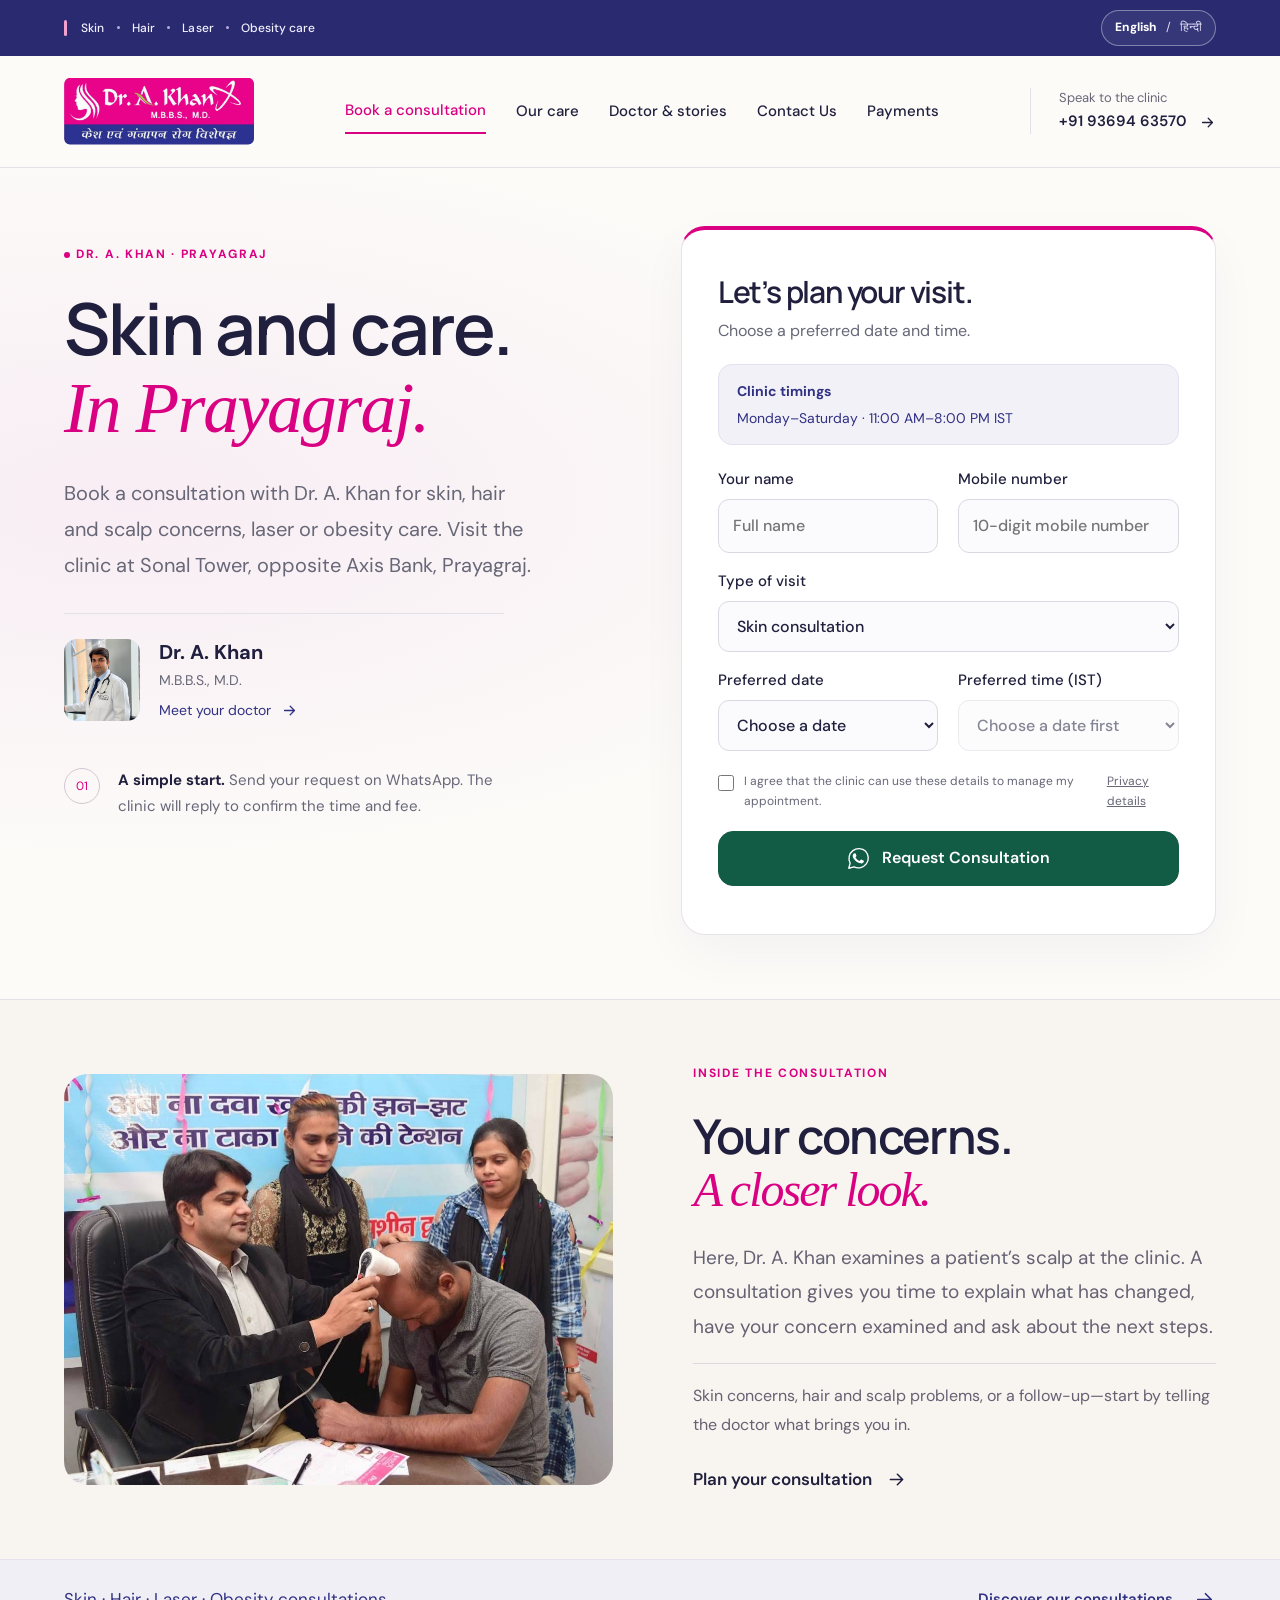
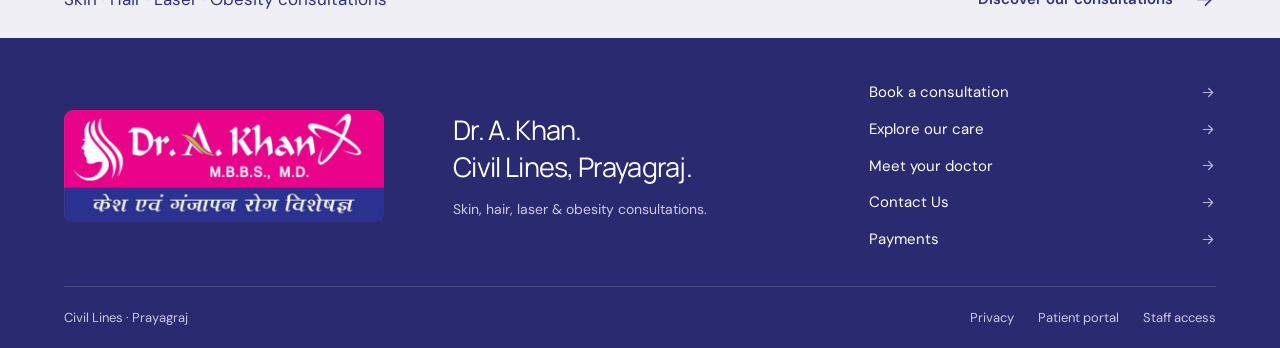
==== commit 7908e2a1: "Refine clinic specialties header typography and spacing" ====
--- a/index.html
+++ b/index.html
@@ -1 +1 @@
-<!doctype html><html lang="en"><head><meta charset="utf-8"><meta name="viewport" content="width=device-width,initial-scale=1"><meta name="theme-color" content="#303183"><meta name="description" content="Dr. A. Khan clinic, Civil Lines, Prayagraj. Skin, hair, laser and obesity consultations."><title>Book a consultation | Dr. A. Khan</title><link rel="stylesheet" href="styles.css?v=20261008-consultation15"><link rel="stylesheet" href="redesign.css?v=20261008-consultation15"></head><body data-page="index.html"><a class="skip" href="#main">Skip to content</a><div class="topline"><span>SKIN · HAIR · LASER · OBESITY CARE</span><button id="language-toggle" class="language-toggle" type="button" data-no-translate aria-pressed="false"><span data-language-en lang="en">English</span><span aria-hidden="true">/</span><span data-language-hi lang="hi">हिन्दी</span></button></div><header><a class="brand" href="index.html" aria-label="Dr. A. Khan clinic home"><span class="logo"><img src="clinic-0.jpg" alt="Dr. A. Khan original clinic logo"></span></a><button class="menu-toggle" type="button" aria-expanded="false" aria-controls="main-nav">Menu <span aria-hidden="true">☰</span></button><nav id="main-nav" aria-label="Main navigation"><a href="index.html">Book a consultation</a><a href="care.html">Our care</a><a href="doctor.html">Doctor & stories</a><a href="contact.html">Contact Us</a><a href="payments.html">Payments</a></nav><a class="header-call" href="tel:+919369463570"><span>Speak to the clinic</span><b>+91 93694 63570 <svg viewBox="0 0 24 24" fill="none" aria-hidden="true"><path d="M5 12h14m-6-6 6 6-6 6" stroke="currentColor" stroke-width="1.8" stroke-linecap="round" stroke-linejoin="round"/></svg></b></a></header><main id="main"><section class="consultation-hero" id="book"><div class="booking-copy"><p class="eyebrow"><span class="status-dot"></span>DR. A. KHAN · PRAYAGRAJ</p><h1>Skin and care.<br><em>In Prayagraj.</em></h1><p class="hero-intro">Book a consultation with Dr. A. Khan for skin, hair and scalp concerns, laser or obesity care. Visit the clinic at Sonal Tower, opposite Axis Bank, Prayagraj.</p><div class="doctor-mini"><img src="doctor-clean.png" alt="Dr. A. Khan in a white coat"><div><b>Dr. A. Khan</b><span>M.B.B.S., M.D.</span><a href="doctor.html">Meet your doctor <svg viewBox="0 0 24 24" fill="none" aria-hidden="true"><path d="M5 12h14m-6-6 6 6-6 6" stroke="currentColor" stroke-width="1.8" stroke-linecap="round" stroke-linejoin="round"/></svg></a></div></div><div class="booking-reassurance"><span>01</span><p><b>A simple start.</b> Send your request on WhatsApp. The clinic will reply to confirm the time and fee.</p></div></div><form id="booking-form" class="panel"><div class="form-heading"><h2>Let’s plan your visit.</h2><p>Choose a preferred date and time.</p></div><div class="form-fields"><div class="booking-hours"><b>Clinic timings</b><span>Monday–Saturday · 11:00 AM–8:00 PM IST</span></div><label>Your name<input name="name" required maxlength="100" autocomplete="name" placeholder="Full name"></label><label>Mobile number<input name="phone" required inputmode="tel" pattern="[0-9+ ()-]{10,16}" maxlength="16" autocomplete="tel" placeholder="10-digit mobile number"></label><label>Type of visit<select name="service"><option>Skin consultation</option><option>Hair & scalp consultation</option><option>Follow-up visit</option><option>Laser consultation</option><option>Obesity consultation</option></select></label><label>Preferred date<select name="preferred_date" required data-no-translate><option value="">Choose a date</option></select></label><label>Preferred time (IST)<select name="preferred_time" required data-no-translate disabled><option value="">Choose a date first</option></select></label></div><label class="check"><input type="checkbox" required> I agree that the clinic can use these details to manage my appointment. <a href="privacy.html">Privacy details</a></label><button class="button consultation-request" type="submit"><svg class="whatsapp-icon" viewBox="0 0 32 32" fill="none" aria-hidden="true"><path d="M26.3 5.8A13.2 13.2 0 0 0 5.5 21.5L3.7 28.3l7-1.8A13.2 13.2 0 0 0 26.3 5.8Z" stroke="currentColor" stroke-width="1.8" stroke-linejoin="round"/><path d="M11.1 9.3c-.4 0-.8.1-1.1.5-.4.4-1.4 1.4-1.4 3.3s1.4 3.8 1.6 4.1c.2.2 2.8 4.3 6.9 5.8 3.4 1.2 4.1.8 4.8.8.8-.1 2.4-1 2.7-1.9.3-.9.3-1.7.2-1.9-.1-.2-.4-.3-.8-.5l-2.8-1.3c-.4-.2-.6-.3-.9.2-.3.4-1 1.3-1.3 1.5-.2.3-.4.3-.8.1-.4-.2-1.7-.6-3.2-2-1.2-1.1-2-2.4-2.2-2.8-.2-.4 0-.6.2-.8l.6-.7.4-.6c.1-.2.1-.5 0-.7l-1.2-2.8c-.3-.8-.7-.7-1-.7h-.7Z" fill="currentColor" transform="translate(1 0) scale(.92)"/></svg><span>Request Consultation</span></button><p id="booking-result" role="status"></p></form></section><section class="consultation-story" aria-labelledby="consultation-story-title"><figure><img src="clinic-selected-09.jpg" alt="Dr. A. Khan examining a patient’s scalp during a consultation" width="1080" height="813" loading="lazy"></figure><div class="consultation-story-copy"><p class="eyebrow">INSIDE THE CONSULTATION</p><h2 id="consultation-story-title">Your concerns.<br><em>A closer look.</em></h2><p>Here, Dr. A. Khan examines a patient’s scalp at the clinic. A consultation gives you time to explain what has changed, have your concern examined and ask about the next steps.</p><p class="consultation-story-note">Skin concerns, hair and scalp problems, or a follow-up—start by telling the doctor what brings you in.</p><a class="textlink" href="#book">Plan your consultation <svg viewBox="0 0 24 24" fill="none" aria-hidden="true"><path d="M5 12h14m-6-6 6 6-6 6" stroke="currentColor" stroke-width="1.8" stroke-linecap="round" stroke-linejoin="round"/></svg></a></div></section><div class="home-bottom"><span>Skin · Hair · Laser · Obesity consultations</span><a href="care.html">Discover our consultations <svg viewBox="0 0 24 24" fill="none" aria-hidden="true"><path d="M5 12h14m-6-6 6 6-6 6" stroke="currentColor" stroke-width="1.8" stroke-linecap="round" stroke-linejoin="round"/></svg></a></div></main><footer><div class="footer-main"><a class="footer-brand" href="index.html" aria-label="Dr. A. Khan clinic home"><img src="clinic-0.jpg" alt="Dr. A. Khan clinic logo" width="440"></a><div class="footer-copy"><p>Dr. A. Khan.<br>Civil Lines, Prayagraj.</p><span>Skin, hair, laser & obesity consultations.</span></div><div class="footer-links"><a href="index.html">Book a consultation <svg viewBox="0 0 24 24" fill="none" aria-hidden="true"><path d="M5 12h14m-6-6 6 6-6 6" stroke="currentColor" stroke-width="1.8" stroke-linecap="round" stroke-linejoin="round"/></svg></a><a href="care.html">Explore our care <svg viewBox="0 0 24 24" fill="none" aria-hidden="true"><path d="M5 12h14m-6-6 6 6-6 6" stroke="currentColor" stroke-width="1.8" stroke-linecap="round" stroke-linejoin="round"/></svg></a><a href="doctor.html">Meet your doctor <svg viewBox="0 0 24 24" fill="none" aria-hidden="true"><path d="M5 12h14m-6-6 6 6-6 6" stroke="currentColor" stroke-width="1.8" stroke-linecap="round" stroke-linejoin="round"/></svg></a><a href="contact.html">Contact Us <svg viewBox="0 0 24 24" fill="none" aria-hidden="true"><path d="M5 12h14m-6-6 6 6-6 6" stroke="currentColor" stroke-width="1.8" stroke-linecap="round" stroke-linejoin="round"/></svg></a><a href="payments.html">Payments <svg viewBox="0 0 24 24" fill="none" aria-hidden="true"><path d="M5 12h14m-6-6 6 6-6 6" stroke="currentColor" stroke-width="1.8" stroke-linecap="round" stroke-linejoin="round"/></svg></a></div></div><div class="footer-bottom"><span>Civil Lines · Prayagraj</span><div><a href="privacy.html">Privacy</a><a href="portal.html">Patient portal</a><a href="portal.html" id="staff-link">Staff access</a></div></div></footer><script src="config.js"></script><script src="router.js?v=20261008-consultation15"></script><script src="app.js?v=20261008-consultation15"></script><script src="payments.js?v=20261008-consultation15"></script></body></html>+<!doctype html><html lang="en"><head><meta charset="utf-8"><meta name="viewport" content="width=device-width,initial-scale=1"><meta name="theme-color" content="#303183"><meta name="description" content="Dr. A. Khan clinic, Civil Lines, Prayagraj. Skin, hair, laser and obesity consultations."><title>Book a consultation | Dr. A. Khan</title><link rel="stylesheet" href="styles.css?v=20261008-header16"><link rel="stylesheet" href="redesign.css?v=20261008-header16"></head><body data-page="index.html"><a class="skip" href="#main">Skip to content</a><div class="topline"><span class="clinic-specialties"><span class="specialty-accent" aria-hidden="true"></span><span>Skin</span><i aria-hidden="true"></i><span>Hair</span><i aria-hidden="true"></i><span>Laser</span><i aria-hidden="true"></i><span>Obesity care</span></span><button id="language-toggle" class="language-toggle" type="button" data-no-translate aria-pressed="false"><span data-language-en lang="en">English</span><span aria-hidden="true">/</span><span data-language-hi lang="hi">हिन्दी</span></button></div><header><a class="brand" href="index.html" aria-label="Dr. A. Khan clinic home"><span class="logo"><img src="clinic-0.jpg" alt="Dr. A. Khan original clinic logo"></span></a><button class="menu-toggle" type="button" aria-expanded="false" aria-controls="main-nav">Menu <span aria-hidden="true">☰</span></button><nav id="main-nav" aria-label="Main navigation"><a href="index.html">Book a consultation</a><a href="care.html">Our care</a><a href="doctor.html">Doctor & stories</a><a href="contact.html">Contact Us</a><a href="payments.html">Payments</a></nav><a class="header-call" href="tel:+919369463570"><span>Speak to the clinic</span><b>+91 93694 63570 <svg viewBox="0 0 24 24" fill="none" aria-hidden="true"><path d="M5 12h14m-6-6 6 6-6 6" stroke="currentColor" stroke-width="1.8" stroke-linecap="round" stroke-linejoin="round"/></svg></b></a></header><main id="main"><section class="consultation-hero" id="book"><div class="booking-copy"><p class="eyebrow"><span class="status-dot"></span>DR. A. KHAN · PRAYAGRAJ</p><h1>Skin and care.<br><em>In Prayagraj.</em></h1><p class="hero-intro">Book a consultation with Dr. A. Khan for skin, hair and scalp concerns, laser or obesity care. Visit the clinic at Sonal Tower, opposite Axis Bank, Prayagraj.</p><div class="doctor-mini"><img src="doctor-clean.png" alt="Dr. A. Khan in a white coat"><div><b>Dr. A. Khan</b><span>M.B.B.S., M.D.</span><a href="doctor.html">Meet your doctor <svg viewBox="0 0 24 24" fill="none" aria-hidden="true"><path d="M5 12h14m-6-6 6 6-6 6" stroke="currentColor" stroke-width="1.8" stroke-linecap="round" stroke-linejoin="round"/></svg></a></div></div><div class="booking-reassurance"><span>01</span><p><b>A simple start.</b> Send your request on WhatsApp. The clinic will reply to confirm the time and fee.</p></div></div><form id="booking-form" class="panel"><div class="form-heading"><h2>Let’s plan your visit.</h2><p>Choose a preferred date and time.</p></div><div class="form-fields"><div class="booking-hours"><b>Clinic timings</b><span>Monday–Saturday · 11:00 AM–8:00 PM IST</span></div><label>Your name<input name="name" required maxlength="100" autocomplete="name" placeholder="Full name"></label><label>Mobile number<input name="phone" required inputmode="tel" pattern="[0-9+ ()-]{10,16}" maxlength="16" autocomplete="tel" placeholder="10-digit mobile number"></label><label>Type of visit<select name="service"><option>Skin consultation</option><option>Hair & scalp consultation</option><option>Follow-up visit</option><option>Laser consultation</option><option>Obesity consultation</option></select></label><label>Preferred date<select name="preferred_date" required data-no-translate><option value="">Choose a date</option></select></label><label>Preferred time (IST)<select name="preferred_time" required data-no-translate disabled><option value="">Choose a date first</option></select></label></div><label class="check"><input type="checkbox" required> I agree that the clinic can use these details to manage my appointment. <a href="privacy.html">Privacy details</a></label><button class="button consultation-request" type="submit"><svg class="whatsapp-icon" viewBox="0 0 32 32" fill="none" aria-hidden="true"><path d="M26.3 5.8A13.2 13.2 0 0 0 5.5 21.5L3.7 28.3l7-1.8A13.2 13.2 0 0 0 26.3 5.8Z" stroke="currentColor" stroke-width="1.8" stroke-linejoin="round"/><path d="M11.1 9.3c-.4 0-.8.1-1.1.5-.4.4-1.4 1.4-1.4 3.3s1.4 3.8 1.6 4.1c.2.2 2.8 4.3 6.9 5.8 3.4 1.2 4.1.8 4.8.8.8-.1 2.4-1 2.7-1.9.3-.9.3-1.7.2-1.9-.1-.2-.4-.3-.8-.5l-2.8-1.3c-.4-.2-.6-.3-.9.2-.3.4-1 1.3-1.3 1.5-.2.3-.4.3-.8.1-.4-.2-1.7-.6-3.2-2-1.2-1.1-2-2.4-2.2-2.8-.2-.4 0-.6.2-.8l.6-.7.4-.6c.1-.2.1-.5 0-.7l-1.2-2.8c-.3-.8-.7-.7-1-.7h-.7Z" fill="currentColor" transform="translate(1 0) scale(.92)"/></svg><span>Request Consultation</span></button><p id="booking-result" role="status"></p></form></section><section class="consultation-story" aria-labelledby="consultation-story-title"><figure><img src="clinic-selected-09.jpg" alt="Dr. A. Khan examining a patient’s scalp during a consultation" width="1080" height="813" loading="lazy"></figure><div class="consultation-story-copy"><p class="eyebrow">INSIDE THE CONSULTATION</p><h2 id="consultation-story-title">Your concerns.<br><em>A closer look.</em></h2><p>Here, Dr. A. Khan examines a patient’s scalp at the clinic. A consultation gives you time to explain what has changed, have your concern examined and ask about the next steps.</p><p class="consultation-story-note">Skin concerns, hair and scalp problems, or a follow-up—start by telling the doctor what brings you in.</p><a class="textlink" href="#book">Plan your consultation <svg viewBox="0 0 24 24" fill="none" aria-hidden="true"><path d="M5 12h14m-6-6 6 6-6 6" stroke="currentColor" stroke-width="1.8" stroke-linecap="round" stroke-linejoin="round"/></svg></a></div></section><div class="home-bottom"><span>Skin · Hair · Laser · Obesity consultations</span><a href="care.html">Discover our consultations <svg viewBox="0 0 24 24" fill="none" aria-hidden="true"><path d="M5 12h14m-6-6 6 6-6 6" stroke="currentColor" stroke-width="1.8" stroke-linecap="round" stroke-linejoin="round"/></svg></a></div></main><footer><div class="footer-main"><a class="footer-brand" href="index.html" aria-label="Dr. A. Khan clinic home"><img src="clinic-0.jpg" alt="Dr. A. Khan clinic logo" width="440"></a><div class="footer-copy"><p>Dr. A. Khan.<br>Civil Lines, Prayagraj.</p><span>Skin, hair, laser & obesity consultations.</span></div><div class="footer-links"><a href="index.html">Book a consultation <svg viewBox="0 0 24 24" fill="none" aria-hidden="true"><path d="M5 12h14m-6-6 6 6-6 6" stroke="currentColor" stroke-width="1.8" stroke-linecap="round" stroke-linejoin="round"/></svg></a><a href="care.html">Explore our care <svg viewBox="0 0 24 24" fill="none" aria-hidden="true"><path d="M5 12h14m-6-6 6 6-6 6" stroke="currentColor" stroke-width="1.8" stroke-linecap="round" stroke-linejoin="round"/></svg></a><a href="doctor.html">Meet your doctor <svg viewBox="0 0 24 24" fill="none" aria-hidden="true"><path d="M5 12h14m-6-6 6 6-6 6" stroke="currentColor" stroke-width="1.8" stroke-linecap="round" stroke-linejoin="round"/></svg></a><a href="contact.html">Contact Us <svg viewBox="0 0 24 24" fill="none" aria-hidden="true"><path d="M5 12h14m-6-6 6 6-6 6" stroke="currentColor" stroke-width="1.8" stroke-linecap="round" stroke-linejoin="round"/></svg></a><a href="payments.html">Payments <svg viewBox="0 0 24 24" fill="none" aria-hidden="true"><path d="M5 12h14m-6-6 6 6-6 6" stroke="currentColor" stroke-width="1.8" stroke-linecap="round" stroke-linejoin="round"/></svg></a></div></div><div class="footer-bottom"><span>Civil Lines · Prayagraj</span><div><a href="privacy.html">Privacy</a><a href="portal.html">Patient portal</a><a href="portal.html" id="staff-link">Staff access</a></div></div></footer><script src="config.js"></script><script src="router.js?v=20261008-header16"></script><script src="app.js?v=20261008-header16"></script><script src="payments.js?v=20261008-header16"></script></body></html>
--- a/redesign.css
+++ b/redesign.css
@@ -31,6 +31,7 @@
 .topline{display:flex;align-items:center;flex-wrap:wrap;gap:12px 24px}.topline-address{margin-left:auto;letter-spacing:0}.language-toggle{display:inline-flex;align-items:center;gap:9px;border:1px solid #ffffff60;border-radius:99px;background:#ffffff10;color:#e3e0f4;padding:7px 13px;font:inherit;font-size:12px;letter-spacing:0;cursor:pointer;white-space:nowrap}.language-toggle .selected{color:white;font-weight:800}.language-toggle:hover{background:#ffffff22}.language-toggle:focus-visible{outline:2px solid #ffb8df;outline-offset:3px}html[lang=hi] body{font-family:"Nirmala UI","Noto Sans Devanagari",Mangal,Arial,sans-serif}html[lang=hi] h1,html[lang=hi] h2,html[lang=hi] h3,html[lang=hi] em,html[lang=hi] .review-card blockquote{font-family:inherit;letter-spacing:0;font-style:normal;line-height:1.45}html[lang=hi] .booking-copy h1{font-size:52px}html[lang=hi] .page-intro h1{font-size:54px}html[lang=hi] .eyebrow,html[lang=hi] .review-topic{letter-spacing:.25px}html[lang=hi] nav{gap:20px;white-space:normal}html[lang=hi] .header-call{display:none}html[lang=hi] .review-card blockquote{font-size:25px}html[lang=hi] .hours-row{flex-wrap:wrap}html[lang=hi] .hours-row strong{font-size:22px}html[lang=hi] .review-foot{flex-wrap:wrap;gap:12px}@media(max-width:760px){.topline{gap:8px;position:relative;padding-right:126px;min-height:67px}.topline-address{margin-left:0}.language-toggle{position:absolute;right:5%;top:50%;transform:translateY(-50%);font-size:12px;padding:7px 10px}html[lang=hi] .booking-copy h1{font-size:38px}html[lang=hi] .page-intro h1{font-size:39px}html[lang=hi] h2{font-size:31px}html[lang=hi] .form-heading h2{font-size:25px}html[lang=hi] .button{white-space:normal}html[lang=hi] .contact-card>a{overflow-wrap:anywhere}}
 
 /* WhatsApp contact button */
+.topline{background:#292a70;padding-top:10px;padding-bottom:10px;gap:16px}.clinic-specialties{display:inline-flex;align-items:center;gap:12px;font-size:12px;font-weight:500;letter-spacing:.15px;line-height:1.5;color:#f4f0ff;white-space:nowrap}.clinic-specialties i{display:block;width:3px;height:3px;border-radius:50%;background:#b7add9;flex-shrink:0}.clinic-specialties .specialty-accent{width:3px;height:16px;border-radius:4px;background:#f2a2cf;margin-right:2px;flex-shrink:0}@media(max-width:480px){.topline{padding-left:6%;padding-right:6%;gap:8px}.clinic-specialties{gap:7px;font-size:10px}.clinic-specialties .specialty-accent{height:13px;margin-right:0}.topline .language-toggle{font-size:10px;white-space:nowrap}}
 .button.consultation-request{display:inline-flex;align-items:center;justify-content:center;gap:12px;padding:13px 20px;background:#125b45;color:#fff;border:1px solid #125b45;border-radius:15px;min-height:54px;font-weight:600;box-shadow:none;text-decoration:none;transition:background .2s ease}.button.consultation-request:hover{background:#0b4835;transform:none;box-shadow:none}.button.consultation-request:focus-visible{outline:3px solid #80d6ac;outline-offset:4px}.button.consultation-request .whatsapp-icon{width:24px;height:24px;padding:0;background:none;border-radius:0;flex-shrink:0}
 .whatsapp-float{display:flex;align-items:center;gap:12px;right:24px;bottom:24px;padding:11px 17px 11px 11px;border:1px solid #ffffff35;border-radius:22px;background:#125b45;color:#fff;text-decoration:none;box-shadow:0 8px 28px #123d4030;transition:transform .2s ease,background .2s ease,box-shadow .2s ease}.whatsapp-icon-wrap{display:grid;place-items:center;width:43px;height:43px;border-radius:15px;background:#ffffff13;flex-shrink:0}.whatsapp-icon{width:28px;height:28px;flex-shrink:0}.whatsapp-label{display:flex;flex-direction:column;gap:3px;text-align:left}.whatsapp-label strong{font-size:15px;line-height:1.3;font-weight:650}.whatsapp-label small{font-size:11px;line-height:1.25;color:#c9e9da;letter-spacing:.15px}.whatsapp-arrow{width:18px;height:18px;margin-left:5px;color:#b7decf;flex-shrink:0}.whatsapp-float:hover{background:#0b4835;color:#fff;transform:translateY(-3px);box-shadow:0 12px 30px #123d4040}.whatsapp-float:focus-visible{outline:3px solid #80d6ac;outline-offset:4px}.contact-card .whatsapp-inline{display:inline-flex;align-items:center;justify-content:center;gap:12px;padding:13px 20px!important;background:#125b45;color:white;text-decoration:none;border:1px solid #125b45;border-radius:15px!important;font-weight:600;transition:background .2s ease}.contact-card .whatsapp-inline:hover{background:#0b4835}.whatsapp-inline .whatsapp-icon{width:24px;height:24px}@media(max-width:760px){.whatsapp-float{right:16px;bottom:16px;padding:9px 13px 9px 9px;gap:10px;border-radius:19px}.whatsapp-icon-wrap{width:37px;height:37px;border-radius:12px}.whatsapp-icon{width:25px;height:25px}.whatsapp-label strong{font-size:14px}.whatsapp-label small{font-size:10px}.whatsapp-arrow{width:16px;margin-left:1px}}
 /* Clear contact actions and original Google review imagery. */
